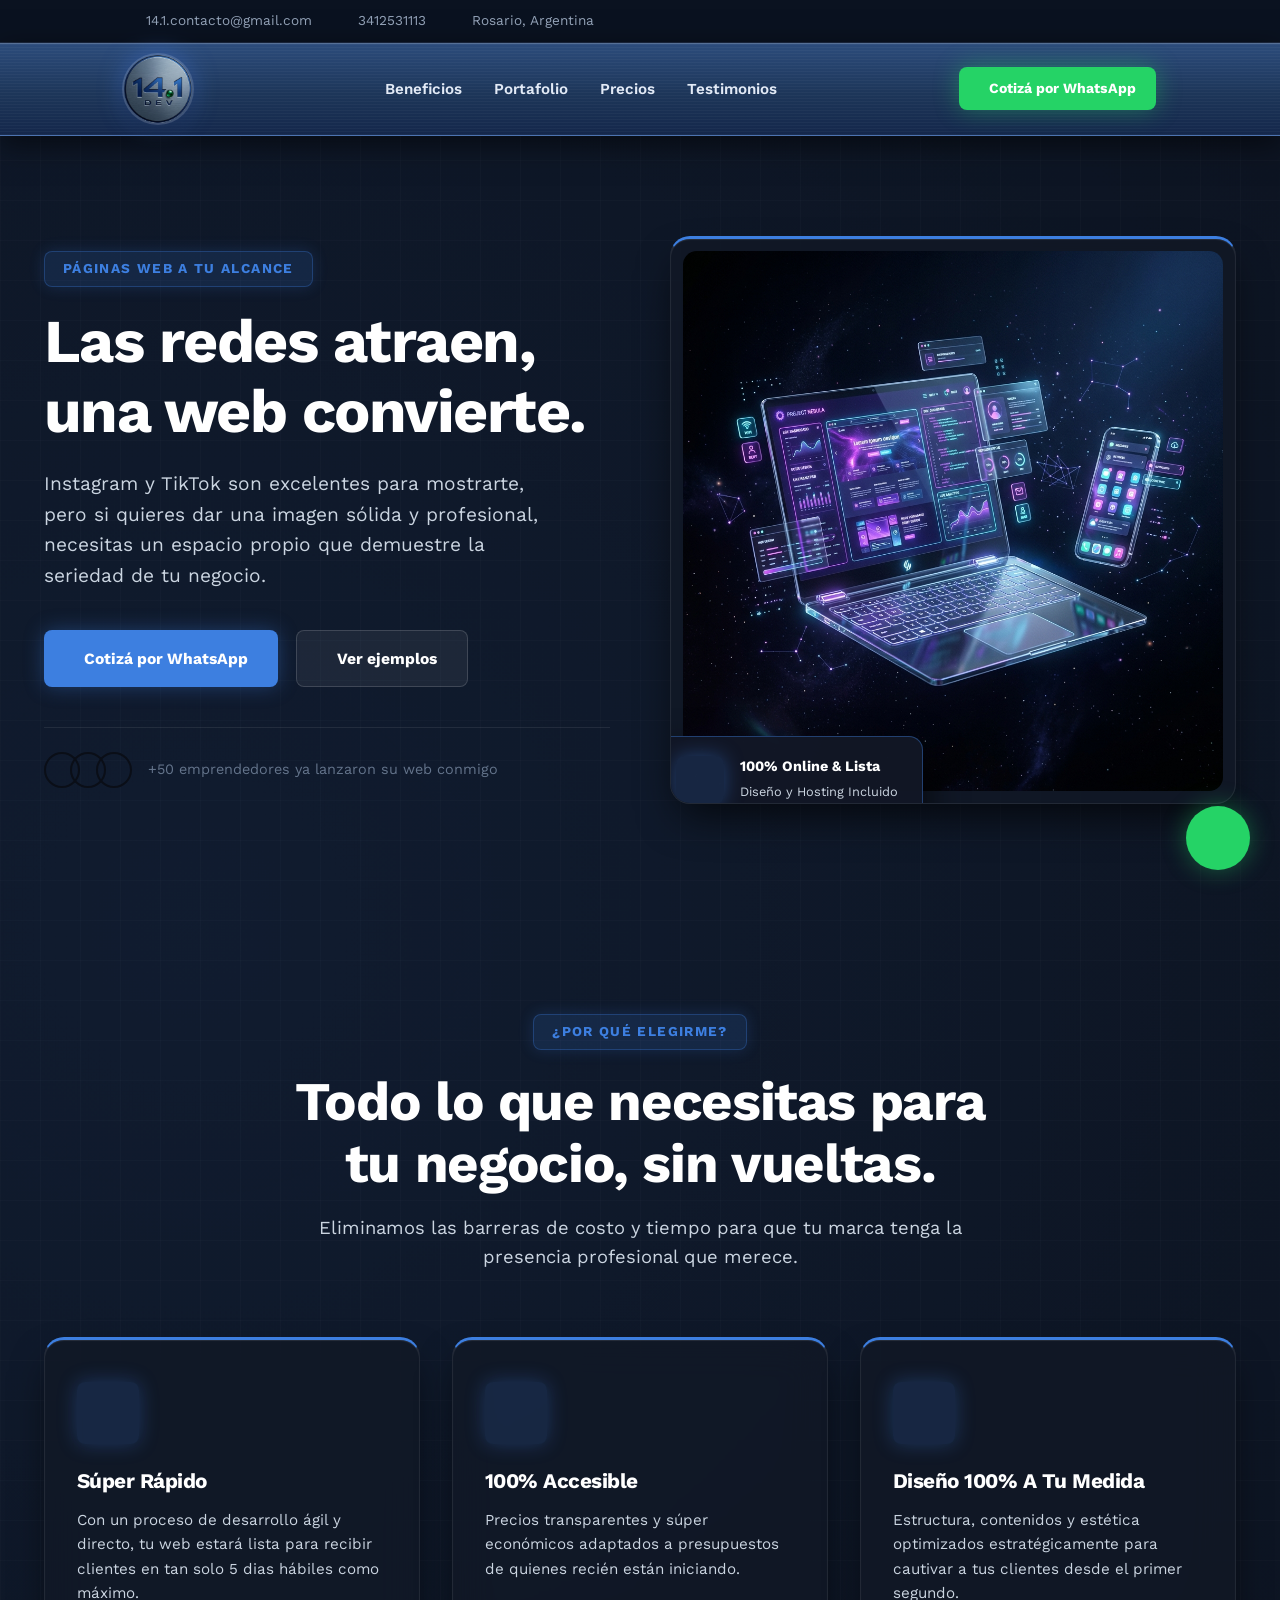
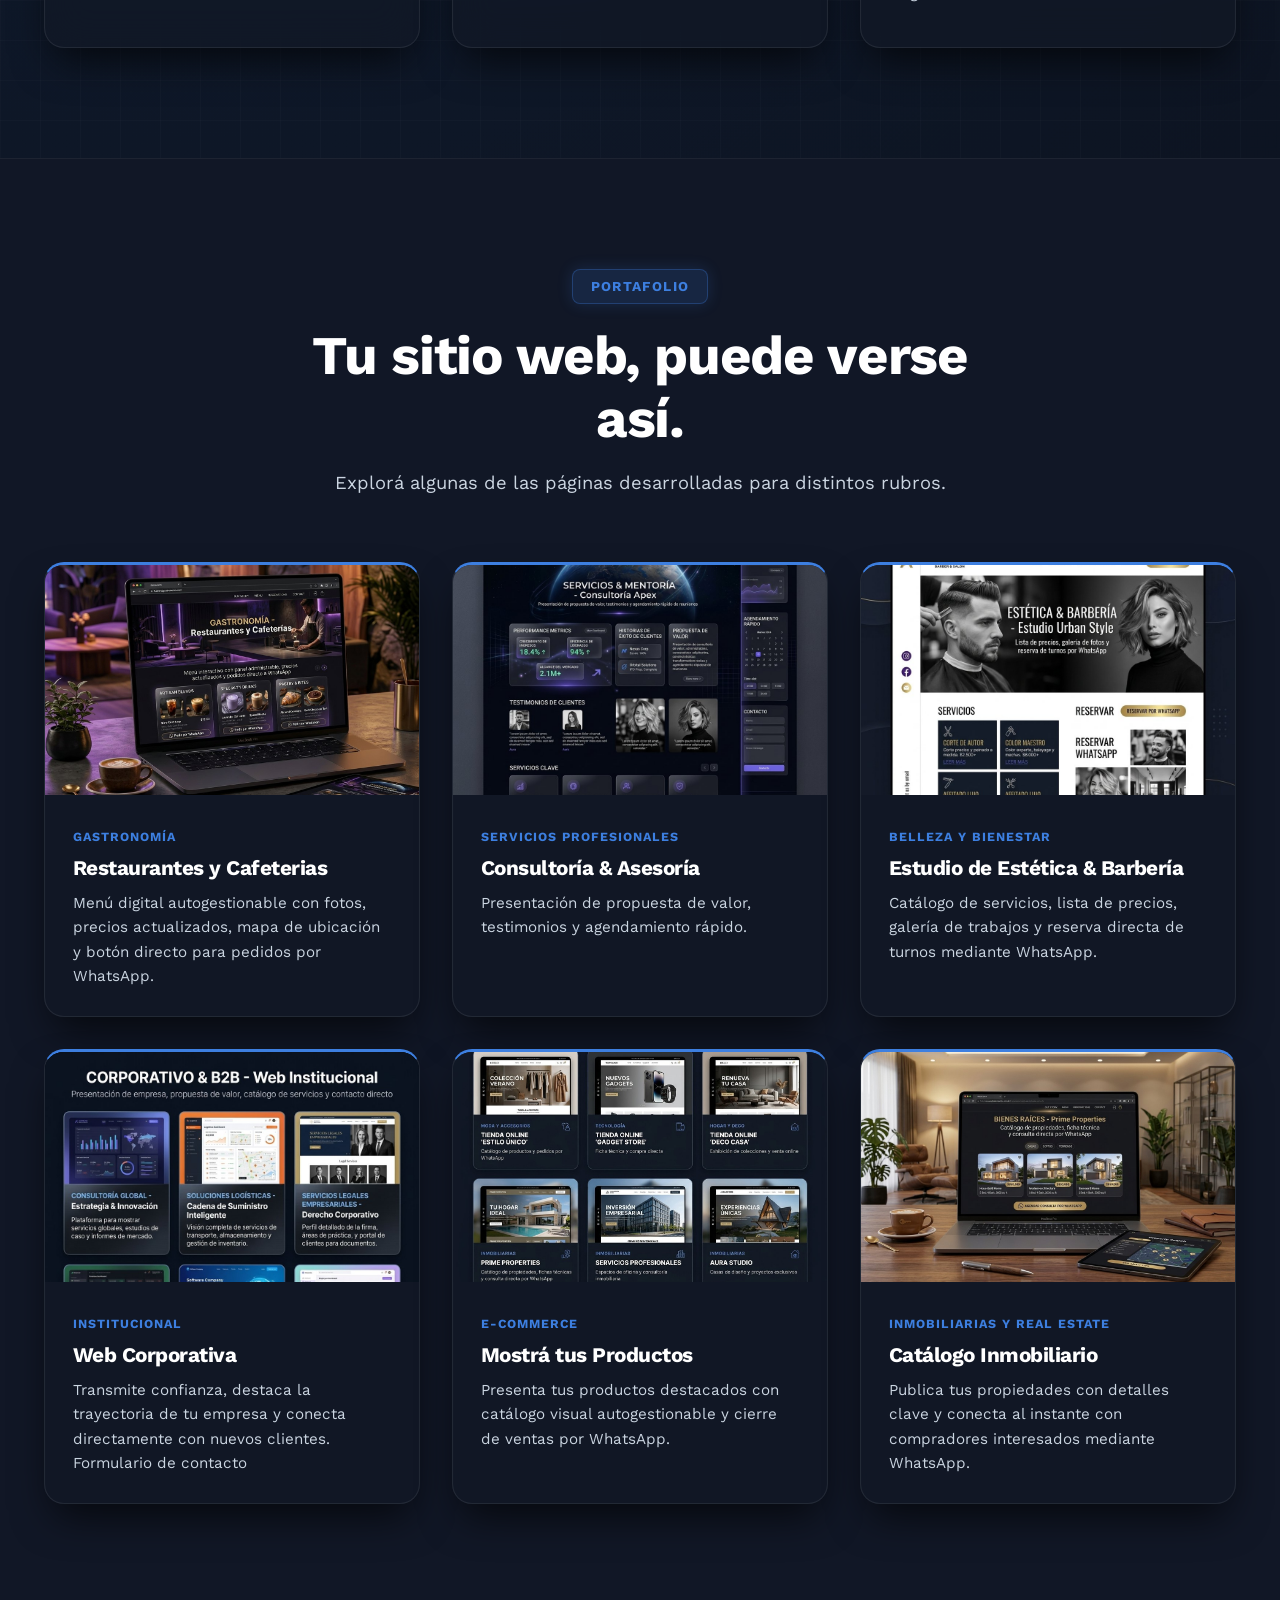
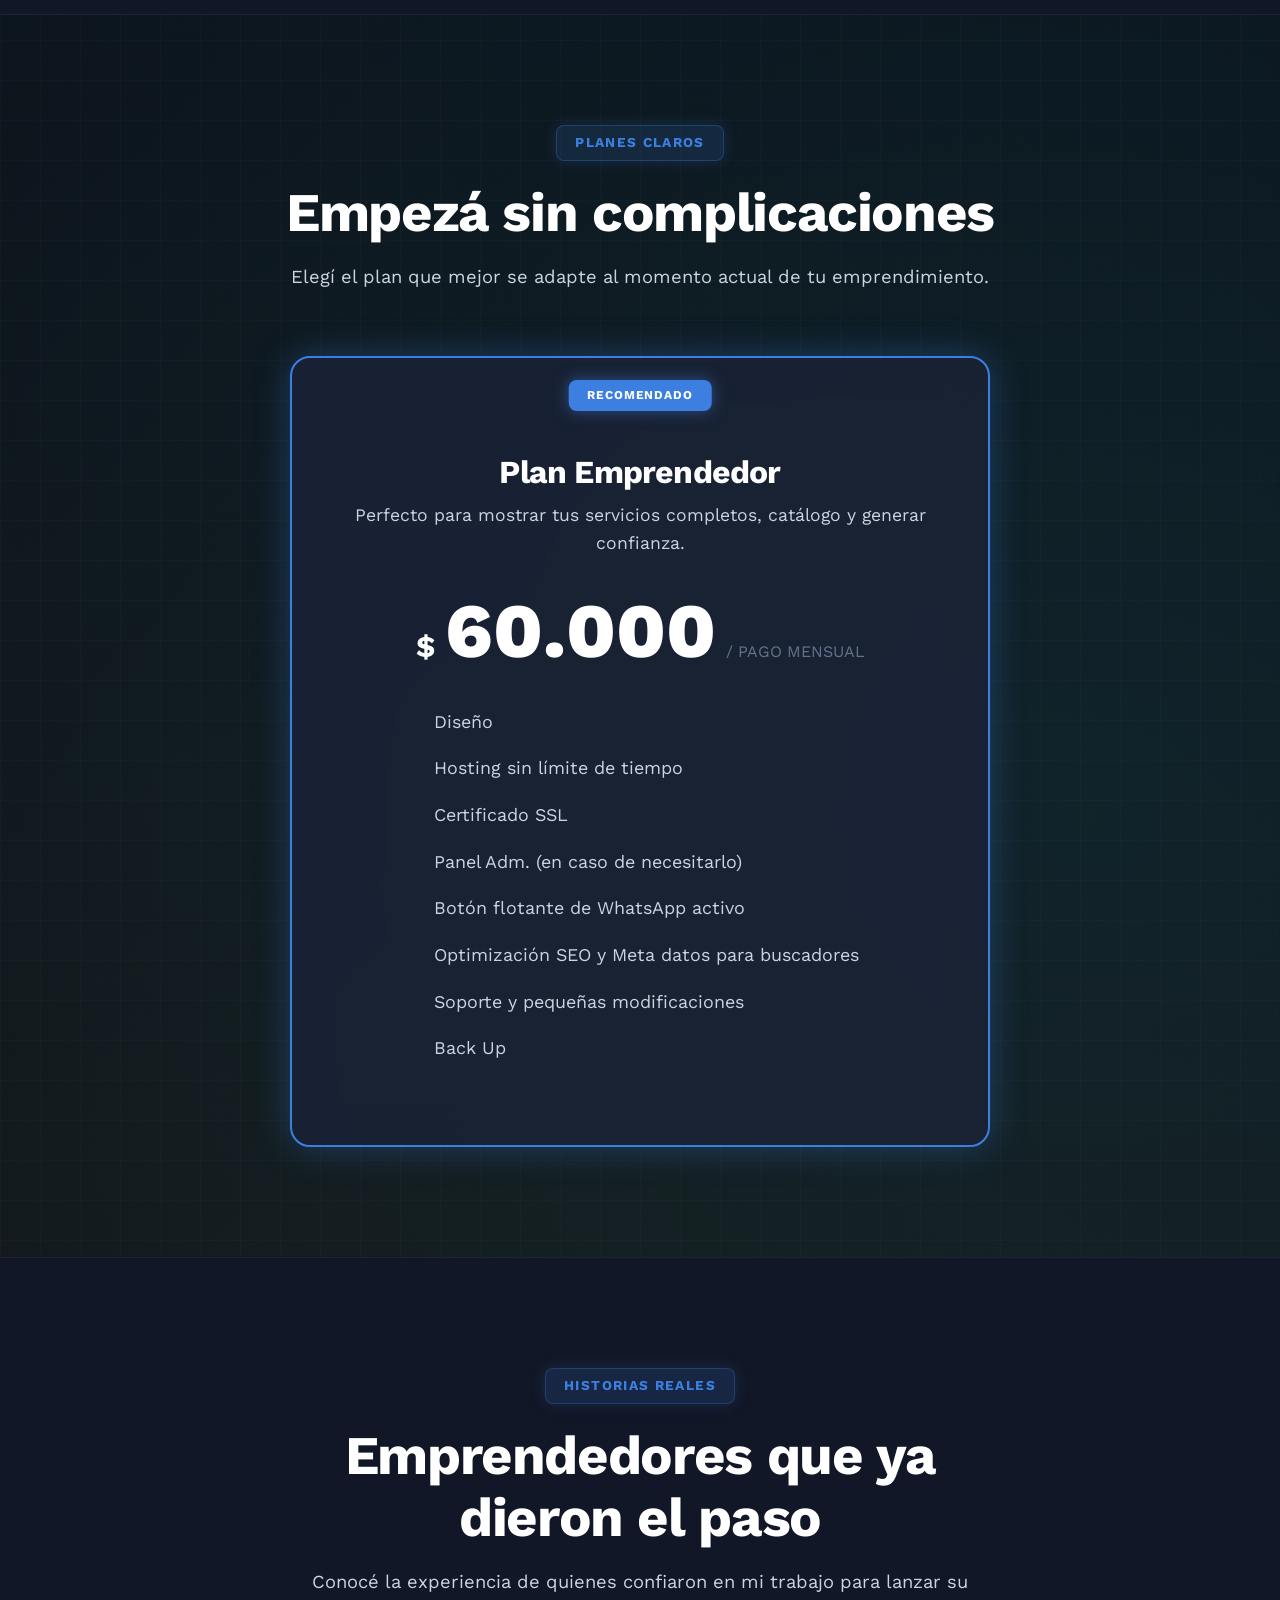
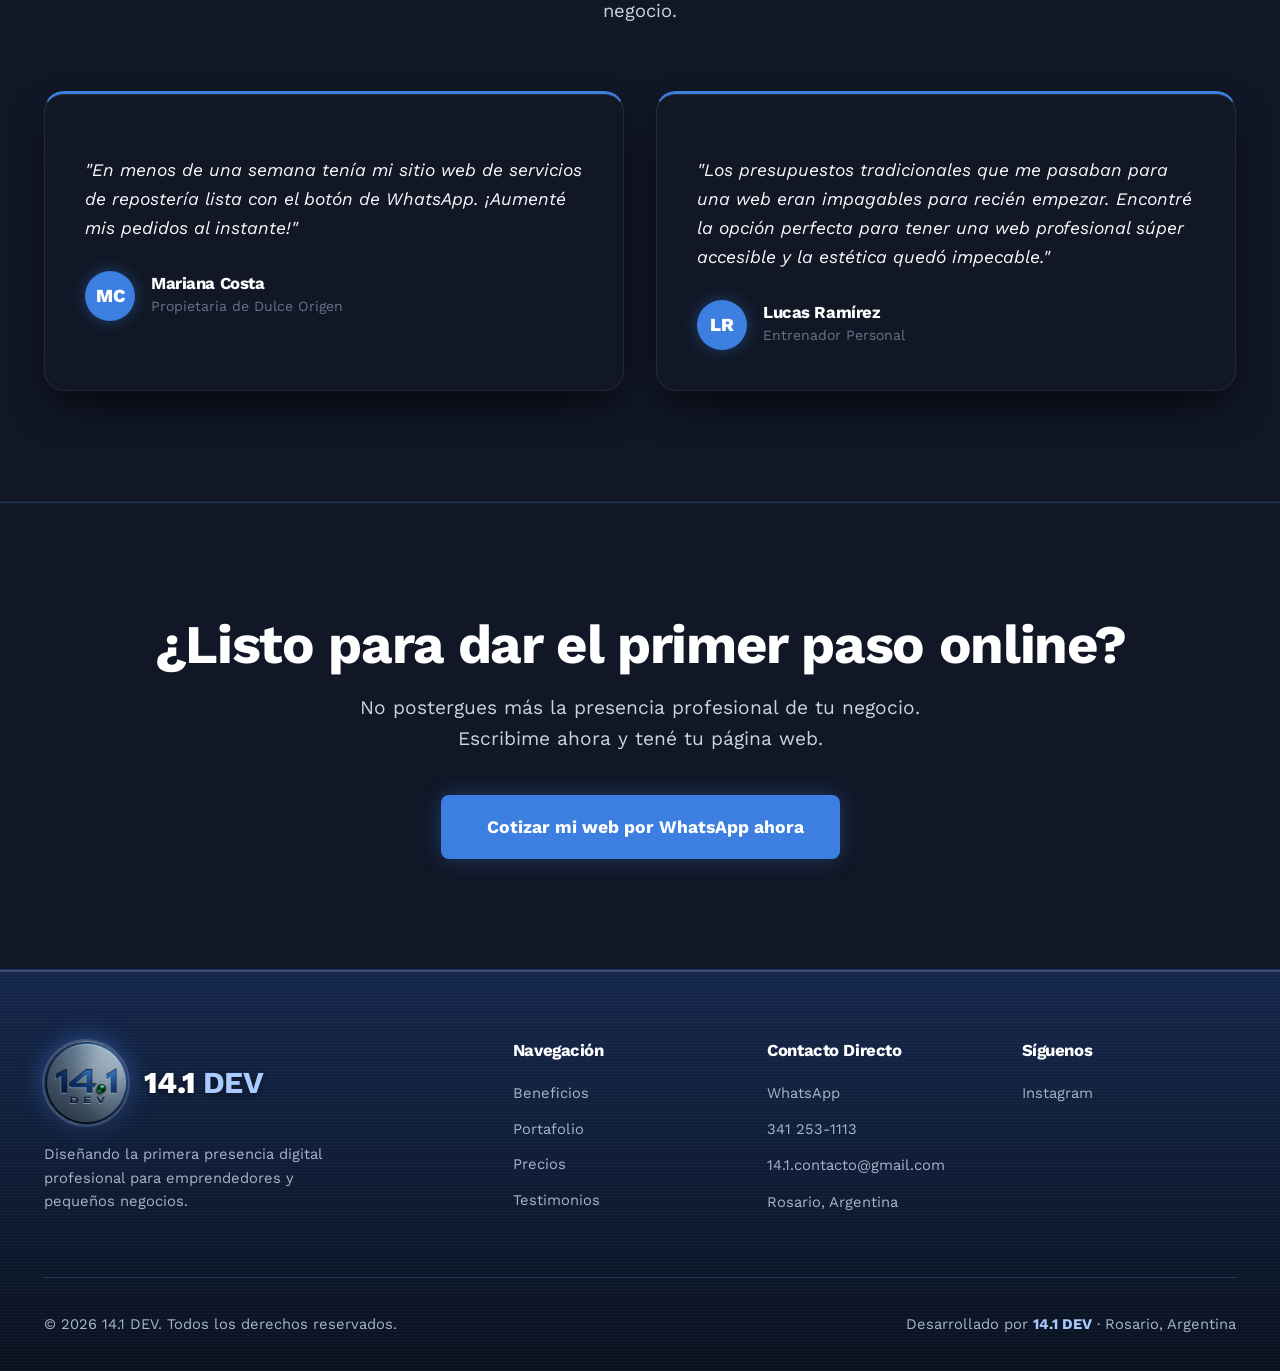
==== index.html @ 8ae9335a "Add files via upload 4-10  01.30hs" ====
<!DOCTYPE html>
<html lang="es">
<head>
  <meta charset="UTF-8">
  <meta name="viewport" content="width=device-width, initial-scale=1.0">
  <title>14.1 DEV | Páginas Web para Emprendedores a tu Alcance</title>
  <meta name="description" content="Diseño y desarrollo de páginas web profesionales a tu medida. Pensadas para emprendedores y negocios que recién están iniciando. ¡Cotizá por WhatsApp en 1 minuto!">
  
  <!-- CSS Stylesheet -->
  <link rel="stylesheet" href="styles.css">
  
  <!-- Lucide Icons -->
  <script src="https://unpkg.com/lucide@latest"></script>
</head>
<body>

  <!-- 1. Top Contact Header -->
  <div class="top-header">
    <div class="container top-header-inner">
      <div class="top-info">
        <span><i data-lucide="mail" style="width: 14px; height: 14px;"></i> <a href="mailto:hola@tuwebpro.com">14.1.contacto@gmail.com</a></span>
        <span><i data-lucide="phone" style="width: 14px; height: 14px;"></i> <a href="https://wa.me/3412531113" target="_blank">3412531113</a></span>
        <span><i data-lucide="map-pin" style="width: 14px; height: 14px;"></i> Rosario, Argentina</span>
      </div>
      <div class="top-social">
        <a href="#" title="Instagram"><i data-lucide="instagram" style="width: 15px; height: 15px;"></i></a>
        <a href="#" title="Facebook"><i data-lucide="facebook" style="width: 15px; height: 15px;"></i></a>
        <a href="#" title="LinkedIn"><i data-lucide="linkedin" style="width: 15px; height: 15px;"></i></a>
      </div>
    </div>
  </div>

  <!-- 2. Main Header / Navbar -->
  <header class="navbar">
    <div class="container navbar-inner">
                 <a href="#" class="logo">
        <span class="logo-circle">
                   <img src="assets/images/14_1_logo.jpg" alt="Logo 14.1 DEV">
        </span>
        <span class="logo-name"><strong></strong></span>
      </a>
      <nav>
        <ul class="nav-links">
          <li><a href="#beneficios">Beneficios</a></li>
          <li><a href="#ejemplos">Portafolio</a></li>
          <li><a href="#precios">Precios</a></li>
          <li><a href="#testimonios">Testimonios</a></li>
        </ul>
      </nav>

      <a href="https://wa.me/3412531113?text=Hola!%20Quiero%20cotizar%20mi%20pagina%20web" target="_blank" class="btn btn-whatsapp btn-sm">
        <i data-lucide="message-circle"></i>
        <span>Cotizá por WhatsApp</span>
      </a>
    </div>
  </header>

  <main>
    <!-- 3. Hero Section -->
    <section class="hero">
      <div class="container">
        <div class="hero-grid">
          <div class="hero-content">
            <span class="section-tag">
              Páginas Web A Tu Alcance
            </span>
            <h1>
             Las redes atraen, una web convierte.
            </h1>
            <p>
              Instagram y TikTok son excelentes para mostrarte, pero si quieres dar una imagen sólida y profesional, necesitas un espacio propio que demuestre la seriedad de tu negocio.

            </p>
            <div class="hero-actions">
              <a href="https://wa.me/3412531113?text=%C2%A1Hola!%20Quiero%20cotizar%20mi%20primera%20p%C3%A1gina%20web%20profesional.%20%C2%BFMe%20pueden%20dar%20m%C3%A1s%20informaci%C3%B3n%3F" target="_blank" class="btn btn-primary">
                <i data-lucide="message-circle"></i>
                <span>Cotizá por WhatsApp</span>
              </a>
              <a href="#ejemplos" class="btn btn-secondary">
                <i data-lucide="eye"></i>
                <span>Ver ejemplos</span>
              </a>
            </div>
            <div class="hero-trust">
              <div class="trust-avatars">
                <div class="trust-avatar" style="background-image: url('https://images.unsplash.com/photo-1534528741775-53994a69daeb?auto=format&fit=crop&w=100&q=80');"></div>
                <div class="trust-avatar" style="background-image: url('https://images.unsplash.com/photo-1507003211169-0a1dd7228f2d?auto=format&fit=crop&w=100&q=80');"></div>
                <div class="trust-avatar" style="background-image: url('https://images.unsplash.com/photo-1494790108377-be9c29b29330?auto=format&fit=crop&w=100&q=80');"></div>
              </div>
              <span>+50 emprendedores ya lanzaron su web conmigo</span>
            </div>
          </div>

          <div class="hero-media">
            <div class="card-3d hero-mockup-wrapper">
              <img src="assets/images/hero_web_mockup.png" alt="Mockup ilustrativo de página web profesional" class="hero-mockup-img">
              <div class="hero-badge-floating">
                <div class="hero-badge-icon">
                  <i data-lucide="check-circle-2"></i>
                </div>
                <div>
                  <strong style="display:block; font-size:0.9rem; color:#FFFFFF;">100% Online & Lista</strong>
                  <span style="font-size:0.8rem; color:var(--text-silver);">Diseño y Hosting Incluido</span>
                </div>
              </div>
            </div>
          </div>
        </div>
      </div>
    </section>

    <!-- 4. Beneficios / Diferenciales -->
    <section id="beneficios">
      <div class="container">
        <div class="section-header">
          <span class="section-tag">¿Por qué elegirme?</span>
          <h2 class="section-title">Todo lo que necesitas para tu negocio, sin vueltas.</h2>
          <p class="section-subtitle">Eliminamos las barreras de costo y tiempo para que tu marca tenga la presencia profesional que merece.</p>
        </div>

        <div class="services-grid">
          <div class="card-3d service-card">
            <div class="service-icon">
              <i data-lucide="clock"></i>
            </div>
            <h3>Súper Rápido</h3>
            <p>Con un proceso de desarrollo ágil y directo, tu web estará lista para recibir clientes en tan solo 5 dias hábiles como máximo.</p>
          </div>

          <div class="card-3d service-card">
            <div class="service-icon">
              <i data-lucide="piggy-bank"></i>
            </div>
            <h3>100% Accesible</h3>
            <p>Precios transparentes y súper económicos adaptados a presupuestos de quienes recién están iniciando.</p>
          </div>

          <div class="card-3d service-card">
            <div class="service-icon">
              <i data-lucide="layout"></i>
            </div>
            <h3>Diseño 100% A Tu Medida</h3>
            <p>Estructura, contenidos y estética optimizados estratégicamente para cautivar a tus clientes desde el primer segundo.</p>
          </div>

          
      </div>
    </section>

    <!-- 5. Ejemplos / Portafolio (6 Cards Grid) -->
    <section id="ejemplos" class="bg-alt">
      <div class="container">
        <div class="section-header">
          <span class="section-tag">Portafolio</span>
          <h2 class="section-title">Tu sitio web, puede verse así.</h2>
          <p class="section-subtitle">Explorá algunas de las páginas desarrolladas para distintos rubros.</p>
        </div>

        <div class="portfolio-grid">
          <!-- Card 1 -->
          <div class="card-3d portfolio-card" data-key="coffee" style="cursor: pointer;">
            <div class="portfolio-img-wrapper">
              <img src="assets/images/portfolio_gastronomia.jpg" alt="Página web para restaurantes y cafeterías" class="portfolio-img">
              <div class="portfolio-overlay">
                <span class="btn btn-secondary btn-sm"><i data-lucide="maximize-2"></i> Ver ampliada</span>
              </div>
            </div>
            <div class="portfolio-body">
              <div>
                <span class="portfolio-tag">Gastronomía</span>
                <h3>Restaurantes y Cafeterias</h3>
                <p>Menú digital autogestionable con fotos, precios actualizados, mapa de ubicación y botón directo para pedidos por WhatsApp.</p>
              </div>
            </div>
          </div>

          <!-- Card 2 -->
          <div class="card-3d portfolio-card" data-key="consulting" style="cursor: pointer;">
            <div class="portfolio-img-wrapper">
              <img src="assets/images/portfolio_consultoria.jpg" alt="Página web para consultoría y asesoría" class="portfolio-img">
              <div class="portfolio-overlay">
                <span class="btn btn-secondary btn-sm"><i data-lucide="maximize-2"></i> Ver ampliada</span>
              </div>
            </div>
            <div class="portfolio-body">
              <div>
                <span class="portfolio-tag">SERVICIOS PROFESIONALES</span>
                <h3>Consultoría & Asesoría</h3>
                <p>Presentación de propuesta de valor, testimonios y agendamiento rápido.</p>
              </div>
            </div>
          </div>

          <!-- Card 3 -->
          <div class="card-3d portfolio-card" data-key="barber" style="cursor: pointer;">
            <div class="portfolio-img-wrapper">
              <img src="assets/images/portfolio_barberia.jpg" alt="Página web para estética y barbería" class="portfolio-img">
              <div class="portfolio-overlay">
                <span class="btn btn-secondary btn-sm"><i data-lucide="maximize-2"></i> Ver ampliada</span>
              </div>
            </div>
            <div class="portfolio-body">
              <div>
                <span class="portfolio-tag">BELLEZA Y BIENESTAR</span>
                <h3>Estudio de Estética & Barbería</h3>
                <p>Catálogo de servicios, lista de precios, galería de trabajos y reserva directa de turnos mediante WhatsApp.</p>
              </div>
            </div>
          </div>

          <!-- Card 4 -->
          <div class="card-3d portfolio-card" data-key="corporate" style="cursor: pointer;">
            <div class="portfolio-img-wrapper">
              <img src="assets/images/portfolio_corporativo.jpg" alt="Página web corporativa" class="portfolio-img" style="object-position: top;">
              <div class="portfolio-overlay">
                <span class="btn btn-secondary btn-sm"><i data-lucide="maximize-2"></i> Ver ampliada</span>
              </div>
            </div>
            <div class="portfolio-body">
              <div>
                <span class="portfolio-tag">INSTITUCIONAL</span>
                <h3>Web Corporativa</h3>
                <p>Transmite confianza, destaca la trayectoria de tu empresa y conecta directamente con nuevos clientes. Formulario de contacto</p>
              </div>
            </div>
          </div>

          <!-- Card 5 -->
          <div class="card-3d portfolio-card" data-key="ecommerce" style="cursor: pointer;">
            <div class="portfolio-img-wrapper">
              <img src="assets/images/portfolio_ecommerce.jpg" alt="Página web para tienda online" class="portfolio-img">
              <div class="portfolio-overlay">
                <span class="btn btn-secondary btn-sm"><i data-lucide="maximize-2"></i> Ver ampliada</span>
              </div>
            </div>
            <div class="portfolio-body">
              <div>
                <span class="portfolio-tag">E-COMMERCE</span>
                <h3>Mostrá tus Productos</h3>
                <p>Presenta tus productos destacados con catálogo visual autogestionable y cierre de ventas por WhatsApp.</p>
              </div>
            </div>
          </div>

          <!-- Card 6 -->
          <div class="card-3d portfolio-card" data-key="realestate" style="cursor: pointer;">
            <div class="portfolio-img-wrapper">
              <img src="assets/images/portfolio_inmobiliaria.jpg" alt="Página web para inmobiliaria" class="portfolio-img">
              <div class="portfolio-overlay">
                <span class="btn btn-secondary btn-sm"><i data-lucide="maximize-2"></i> Ver ampliada</span>
              </div>
            </div>
            <div class="portfolio-body">
              <div>
                <span class="portfolio-tag">Inmobiliarias y Real estate</span>
                <h3>Catálogo Inmobiliario</h3>
                <p>Publica tus propiedades con detalles clave y conecta al instante con compradores interesados mediante WhatsApp. </p>
              </div>
            </div>
          </div>
        </div>
      </div>
    </section>

    <!-- 6. Precios (2 Plans Centered) -->
    <section id="precios">
      <div class="container">
        <div class="section-header">
          <span class="section-tag">Planes claros</span>
          <h2 class="section-title">Empezá sin complicaciones</h2>
          <p class="section-subtitle">Elegí el plan que mejor se adapte al momento actual de tu emprendimiento.</p>
        </div>

        <div class="pricing-grid">
          

          <!-- Plan 2 (Popular) -->
          <div class="card-3d pricing-card popular">
            <div class="popular-badge">Recomendado</div>
            <div class="pricing-header">
              <h3>Plan Emprendedor</h3>
              <p>Perfecto para mostrar tus servicios completos, catálogo y generar confianza.</p>
            </div>
            <div class="price-container">
              <span class="price-currency">$</span>
              <span class="price-amount">60.000</span>
              <span class="price-period">/ PAGO MENSUAL</span>
              
            </div>
            <ul class="pricing-features">
              <li><i data-lucide="check"></i> Diseño</li>
              <li><i data-lucide="check"></i> Hosting sin límite de tiempo</li>
              <li><i data-lucide="check"></i> Certificado SSL</li>
              <li><i data-lucide="check"></i> Panel Adm. (en caso de necesitarlo)</li>
              <li><i data-lucide="check"></i> Botón flotante de WhatsApp activo</li>
              <li><i data-lucide="check"></i> Optimización SEO y Meta datos para buscadores</li>
              <li><i data-lucide="check"></i> Soporte y pequeñas modificaciones</li>
              <li><i data-lucide="check"></i> Back Up</li>
            </ul>
          </div>
        </div>
      </div>
    </section>

    <!-- 7. Testimonios -->
    <section id="testimonios" class="bg-alt">
      <div class="container">
        <div class="section-header">
          <span class="section-tag">Historias reales</span>
          <h2 class="section-title">Emprendedores que ya dieron el paso</h2>
          <p class="section-subtitle">Conocé la experiencia de quienes confiaron en mi trabajo para lanzar su negocio.</p>
        </div>

        <div class="testimonials-grid">
          <div class="card-3d testimonial-card">
            <div class="stars">
              <i data-lucide="star"></i><i data-lucide="star"></i><i data-lucide="star"></i><i data-lucide="star"></i><i data-lucide="star"></i>
            </div>
            <p class="testimonial-quote">
              "En menos de una semana tenía mi sitio web de servicios de repostería lista con el botón de WhatsApp. ¡Aumenté mis pedidos al instante!"
            </p>
            <div class="testimonial-author">
              <div class="author-avatar">MC</div>
              <div class="author-info">
                <h4>Mariana Costa</h4>
                <span>Propietaria de Dulce Origen</span>
              </div>
            </div>
          </div>

          <div class="card-3d testimonial-card">
            <div class="stars">
              <i data-lucide="star"></i><i data-lucide="star"></i><i data-lucide="star"></i><i data-lucide="star"></i><i data-lucide="star"></i>
            </div>
            <p class="testimonial-quote">
              "Los presupuestos tradicionales que me pasaban para una web eran impagables para recién empezar. Encontré la opción perfecta para tener una web profesional súper accesible y la estética quedó impecable."
            </p>
            <div class="testimonial-author">
              <div class="author-avatar">LR</div>
              <div class="author-info">
                <h4>Lucas Ramírez</h4>
                <span>Entrenador Personal</span>
              </div>
            </div>
          </div>
        </div>
      </div>
    </section>

    <!-- 8. CTA Final -->
    <section class="cta-section">
      <div class="container">
        <h2>¿Listo para dar el primer paso online?</h2>
        <p>No postergues más la presencia profesional de tu negocio. Escribime ahora y tené tu página web.</p>
        <a href="https://wa.me/3412531113?text=%C2%A1Hola!%20Estoy%20listo%20para%20dar%20el%20primer%20paso%20online%20con%20mi%20negocio.%20%C2%A1Quiero%20mi%20web!" target="_blank" class="btn btn-primary btn-lg" style="font-size: 1.1rem; padding: 18px 36px;">
          <i data-lucide="message-circle"></i>
          <span>Cotizar mi web por WhatsApp ahora</span>
        </a>
    
      </div>
    </section>
  </main>

  <!-- 9. Footer -->
  <footer>
    <div class="container">
      <div class="footer-grid">
        <div class="footer-brand">
          <a href="#" class="logo">
            <span class="logo-circle">
              <img src="assets/images/14_1_logo.jpg" alt="Logo 14.1 DEV">
            </span>
            <span class="logo-name">14.1 <strong>DEV</strong></span>
          </a>
          <p>Diseñando la primera presencia digital profesional para emprendedores y pequeños negocios.</p>
        </div>

        <div class="footer-col">
          <h4>Navegación</h4>
          <ul>
            <li><a href="#beneficios">Beneficios</a></li>
            <li><a href="#ejemplos">Portafolio</a></li>
            <li><a href="#precios">Precios</a></li>
            <li><a href="#testimonios">Testimonios</a></li>
          </ul>
        </div>

        <div class="footer-col">
          <h4>Contacto Directo</h4>
          <ul>
            <li><a href="https://wa.me/3412531113" target="_blank"><i data-lucide="message-circle" style="vertical-align: middle; width: 16px;"></i> WhatsApp</a></li>
            <li><a href="tel:3412531113"><i data-lucide="phone" style="vertical-align: middle; width: 16px;"></i>341 253-1113</a></li>
            <li><a href="mailto:hola@tuwebpro.com"><i data-lucide="mail" style="vertical-align: middle; width: 16px;"></i> 14.1.contacto@gmail.com</a></li>
            <li><span class="footer-loc"><i data-lucide="map-pin" style="vertical-align: middle; width: 16px;"></i> Rosario, Argentina</span></li>
          </ul>
        </div>

        <div class="footer-col">
          <h4>Síguenos</h4>
          <ul>
            <li><a href="#"><i data-lucide="instagram" style="vertical-align: middle; width: 16px;"></i> Instagram</a></li>
            
          </ul>
        </div>
      </div>

      <div class="footer-bottom">
        <span>&copy; 2026 14.1 DEV. Todos los derechos reservados.</span>
        <span>Desarrollado por <strong>14.1 DEV</strong> · Rosario, Argentina</span>
      </div>
    </div>
  </footer>

  <!-- Floating WhatsApp Button -->
  <a href="https://wa.me/5493412531113?text=%C2%A1Hola!%20Vi%20su%20p%C3%A1gina%20web%20y%20me%20gustar%C3%ADa%20cotizar%20mi%20primera%20p%C3%A1gina%20web%20profesional." target="_blank" class="wa-float" title="Hablá conmigo por WhatsApp">
    <i data-lucide="message-circle" style="width: 34px; height: 34px;"></i>
  </a>

  <!-- Portfolio Modal -->
  <div id="portfolio-modal" class="modal">
    <div class="modal-content">
      <button id="modal-close" class="modal-close">&times;</button>
      <img id="modal-img" src="" alt="Vista previa de mockup" style="width: 100%; max-height: 480px; object-fit: contain; background: #0A0E17; display: block;">
      <div style="padding: 28px;">
        <h3 id="modal-title" style="font-size: 1.4rem; margin-bottom: 8px; color: #FFFFFF;"></h3>
        <p id="modal-desc" style="color: var(--text-silver); margin-bottom: 24px;"></p>
        <a href="https://wa.me/5493412531113?text=Hola!%20Me%20gusto%20el%20ejemplo%20del%20portafolio,%20quiero%20una%20web%20similar" target="_blank" class="btn btn-whatsapp btn-sm">
          <i data-lucide="message-circle"></i>
          <span>Quiero una web similar</span>
        </a>
      </div>
    </div>
  </div>

  <!-- JavaScript -->
  <script src="app.js"></script>
</body>
</html>
---- styles.css ----
/* ==========================================================================
   Dark 3D Glassmorphism Design System - TuWebPro
   Style: Dark Space Navy (#0A0E17), 3D Perspective Tilt, 
   Terracotta Accent (#E05A47), Neon Aura Glow & 60fps Transitions
   ========================================================================== */

@import url('https://fonts.googleapis.com/css2?family=Work+Sans:wght@400;500;600;700;800&family=Plus+Jakarta+Sans:wght@400;500;600;700&display=swap');

:root {
  /* Dark 3D Palette */
  --bg-dark: #0A0E17;
  --bg-dark-subtle: #111726;
  --bg-card: rgba(18, 24, 38, 0.75);
  --bg-card-hover: rgba(26, 35, 54, 0.85);
  
  --text-white: #FFFFFF;
  --text-silver: #CBD5E1;
  --text-muted: #64748B;
  
   /* Paleta 14.1 DEV: azul acero, celeste y esmeralda */
  --primary-accent: #3D7FE0;
  --primary-accent-hover: #5A97F0;
  --accent-cyan: #7FB0FF;
  --accent-amber: #22C07A;
  
  --border-glass: 1px solid rgba(255, 255, 255, 0.08);
  --border-accent: 1px solid rgba(61, 127, 224, 0.5);
  
  /* WhatsApp Official */
  --wa-green: #25D366;
  --wa-green-hover: #1EBE5A;
  --wa-glow: 0 0 25px rgba(37, 211, 102, 0.4);

  /* Geometry & 3D Bounds */
  --radius-sm: 8px;
  --radius-md: 14px;
  --radius-lg: 20px;
  
  --shadow-3d: 0 20px 40px -10px rgba(0, 0, 0, 0.7), inset 0 1px 1px 0 rgba(255, 255, 255, 0.1);
    --shadow-glow: 0 0 30px rgba(61, 127, 224, 0.35);

  /* Smooth 3D Spring Bezier */
  --ease-3d: cubic-bezier(0.23, 1, 0.32, 1);
}

/* Base Reset & Hardware Acceleration */
*, *::before, *::after {
  box-sizing: border-box;
  margin: 0;
  padding: 0;
}

html {
  scroll-behavior: smooth;
  font-family: 'Work Sans', 'Plus Jakarta Sans', sans-serif;
  color: var(--text-silver);
  background-color: var(--bg-dark);
  line-height: 1.6;
  -webkit-font-smoothing: antialiased;
}

body {
  overflow-x: hidden;
  background-image: 
    radial-gradient(circle at 15% 15%, rgba(61, 127, 224, 0.12) 0%, transparent 45%),
    radial-gradient(circle at 85% 65%, rgba(6, 182, 212, 0.1) 0%, transparent 45%),
    radial-gradient(circle at 50% 90%, rgba(245, 158, 11, 0.08) 0%, transparent 50%),
    linear-gradient(rgba(255, 255, 255, 0.015) 1px, transparent 1px),
    linear-gradient(90deg, rgba(255, 255, 255, 0.015) 1px, transparent 1px);
  background-size: 100% 100%, 100% 100%, 100% 100%, 40px 40px, 40px 40px;
}

/* Typography Helpers */
h1, h2, h3, h4 {
  font-family: 'Work Sans', sans-serif;
  color: var(--text-white);
  font-weight: 700;
  line-height: 1.15;
  letter-spacing: -0.025em;
}

.gradient-text {
  color: var(--primary-accent);
  text-shadow: 0 0 25px rgba(61, 127, 224, 0.4);
}

.section-tag {
  display: inline-block;
  padding: 6px 18px;
  background: rgba(61, 127, 224, 0.15);
  color: var(--primary-accent);
  border: 1px solid rgba(61, 127, 224, 0.3);
  font-size: 0.85rem;
  font-weight: 700;
  text-transform: uppercase;
  letter-spacing: 0.1em;
  border-radius: var(--radius-sm);
  margin-bottom: 20px;
  box-shadow: 0 0 15px rgba(61, 127, 224, 0.2);
}

.section-header {
  text-align: center;
  max-width: 720px;
  margin: 0 auto 65px auto;
}

.section-title {
  font-size: clamp(2.3rem, 5vw, 3.4rem);
  margin-bottom: 18px;
  color: var(--text-white);
}

.section-subtitle {
  font-size: 1.15rem;
  color: var(--text-silver);
  font-weight: 400;
}

/* Container & Layout */
.container {
  width: 100%;
  max-width: 1240px;
  margin: 0 auto;
  padding: 0 24px;
}

section {
  padding: 110px 0;
  position: relative;
}

section.bg-alt {
  background-color: var(--bg-dark-subtle);
    border-top: 1px solid rgba(255, 255, 255, 0.05);
  border-bottom: 1px solid rgba(255, 255, 255, 0.05);
}

/* Top Contact Header */
.top-header {
  background: #060910;
  color: #94A3B8;
  font-size: 0.85rem;
  padding: 10px 0;
  border-bottom: 1px solid rgba(255, 255, 255, 0.06);
}

.top-header-inner {
  display: flex;
  justify-content: space-between;
  align-items: center;
  flex-wrap: wrap;
  gap: 12px;
}

.top-info {
  display: flex;
  gap: 24px;
}

.top-info span {
  display: flex;
  align-items: center;
  gap: 8px;
}

.top-info a {
  color: #94A3B8;
  text-decoration: none;
  transition: color 0.2s ease;
}

.top-info a:hover {
  color: #FFFFFF;
}

.top-social {
  display: flex;
  gap: 16px;
}

.top-social a {
  color: #94A3B8;
  text-decoration: none;
  transition: color 0.2s ease;
}

.top-social a:hover {
  color: var(--primary-accent);
}

/* Navbar */
.navbar {
  position: sticky;
  top: 0;
  width: 100%;
  z-index: 1000;
  background: rgba(10, 14, 23, 0.85);
  backdrop-filter: blur(20px);
  -webkit-backdrop-filter: blur(20px);
  border-bottom: 1px solid rgba(255, 255, 255, 0.08);
  transition: var(--ease-3d) 0.3s;
}

.navbar-inner {
  display: flex;
  align-items: center;
  justify-content: space-between;
  height: 80px;
}

.logo {
  display: flex;
  align-items: center;
  gap: 10px;
  text-decoration: none;
  font-size: 1.5rem;
  font-weight: 800;
  color: #FFFFFF;
}

.logo-badge {
  background: var(--primary-accent);
  color: #FFFFFF;
  font-size: 0.7rem;
  font-weight: 700;
  padding: 3px 8px;
  border-radius: var(--radius-sm);
  letter-spacing: 0.05em;
  box-shadow: 0 0 12px rgba(61, 127, 224, 0.4);
}

.nav-links {
  display: flex;
  gap: 32px;
  list-style: none;
}

.nav-links a {
  text-decoration: none;
  color: var(--text-silver);
  font-weight: 600;
  font-size: 0.95rem;
  transition: color 0.2s ease;
}

.nav-links a:hover {
  color: var(--primary-accent);
}

/* 3D Interactive Cards */
.card-3d {
  background: var(--bg-card);
  backdrop-filter: blur(20px);
  border-radius: var(--radius-lg);
  border: var(--border-glass);
  border-top: 3px solid var(--primary-accent);
  box-shadow: var(--shadow-3d);
  transition: transform 0.4s var(--ease-3d), box-shadow 0.4s var(--ease-3d), border-color 0.4s ease;
  transform-style: preserve-3d;
  perspective: 1000px;
  position: relative;
  overflow: hidden;
  will-change: transform;
}

.card-3d::before {
  content: '';
  position: absolute;
  inset: 0;
  background: radial-gradient(600px circle at var(--mouse-x, 50%) var(--mouse-y, 50%), rgba(61, 127, 224, 0.2), transparent 40%);
  opacity: 0;
  transition: opacity 0.3s ease;
  pointer-events: none;
  z-index: 2;
}

.card-3d:hover::before {
  opacity: 1;
}

.card-3d:hover {
  border-color: rgba(61, 127, 224, 0.6);
  box-shadow: 0 25px 50px rgba(0, 0, 0, 0.8), 0 0 30px rgba(61, 127, 224, 0.3);
}

/* Buttons */
.btn {
  display: inline-flex;
  align-items: center;
  justify-content: center;
  gap: 10px;
  padding: 15px 30px;
  border-radius: var(--radius-sm);
  font-weight: 700;
  font-size: 0.98rem;
  text-decoration: none;
  transition: transform 0.3s var(--ease-3d), box-shadow 0.3s var(--ease-3d);
  cursor: pointer;
  border: none;
  position: relative;
  will-change: transform;
}

.btn-primary {
  background-color: var(--primary-accent);
  color: #FFFFFF;
  box-shadow: 0 0 20px rgba(61, 127, 224, 0.35);
}

.btn-primary:hover {
  background-color: var(--primary-accent-hover);
  transform: translate3d(0, -3px, 0);
  box-shadow: 0 0 35px rgba(61, 127, 224, 0.6);
}

.btn-whatsapp {
  background-color: var(--wa-green);
  color: #FFFFFF;
  box-shadow: var(--wa-glow);
}

.btn-whatsapp:hover {
  background-color: var(--wa-green-hover);
  transform: translate3d(0, -3px, 0);
  box-shadow: 0 0 35px rgba(37, 211, 102, 0.6);
}

.btn-secondary {
  background-color: rgba(255, 255, 255, 0.06);
  color: #FFFFFF;
  border: 1px solid rgba(255, 255, 255, 0.15);
}

.btn-secondary:hover {
  background-color: rgba(255, 255, 255, 0.12);
  border-color: rgba(61, 127, 224, 0.5);
  transform: translate3d(0, -3px, 0);
}

.btn-sm {
  padding: 10px 20px;
  font-size: 0.88rem;
}

/* Hero Section with 3D Depth */
.hero {
  padding-top: 100px;
  padding-bottom: 100px;
}

.hero-grid {
  display: grid;
  grid-template-columns: 1fr 1fr;
  gap: 60px;
  align-items: center;
}

.hero-content h1 {
  font-size: clamp(2.6rem, 5vw, 3.8rem);
  line-height: 1.15;
  margin-bottom: 22px;
}

.hero-content p {
  font-size: 1.2rem;
  color: var(--text-silver);
  margin-bottom: 38px;
  max-width: 520px;
}

.hero-actions {
  display: flex;
  gap: 18px;
  flex-wrap: wrap;
  margin-bottom: 40px;
}

.hero-trust {
  display: flex;
  align-items: center;
  gap: 16px;
  padding-top: 24px;
  border-top: 1px solid rgba(255, 255, 255, 0.08);
  font-size: 0.9rem;
  color: var(--text-muted);
}

.trust-avatars {
  display: flex;
}

.trust-avatar {
  width: 36px;
  height: 36px;
  border-radius: 50%;
  border: 2px solid var(--bg-dark);
  background-size: cover;
  margin-left: -10px;
}

.trust-avatar:first-child {
  margin-left: 0;
}

.hero-mockup-wrapper {
  position: relative;
  padding: 12px;
}

.hero-mockup-img {
  width: 100%;
  height: auto;
  border-radius: calc(var(--radius-lg) - 6px);
  display: block;
}

/* 3D Floating Badge */
.hero-badge-floating {
  position: absolute;
  bottom: -20px;
  left: -20px;
  background: rgba(18, 24, 38, 0.95);
  backdrop-filter: blur(20px);
  padding: 18px 24px;
  border-radius: var(--radius-md);
  box-shadow: 0 20px 40px rgba(0, 0, 0, 0.8);
  border: 1px solid rgba(61, 127, 224, 0.4);
  display: flex;
  align-items: center;
  gap: 16px;
  animation: float3d 4s ease-in-out infinite;
  z-index: 5;
}

@keyframes float3d {
  0%, 100% { transform: translate3d(0, 0, 0); }
  50% { transform: translate3d(0, -12px, 0); }
}

.hero-badge-icon {
  width: 48px;
  height: 48px;
  border-radius: var(--radius-sm);
  background: rgba(61, 127, 224, 0.15);
  color: var(--primary-accent);
  display: flex;
  align-items: center;
  justify-content: center;
  font-size: 1.35rem;
  box-shadow: 0 0 20px rgba(61, 127, 224, 0.4);
}

/* Services Grid */
.services-grid {
  display: grid;
  grid-template-columns: repeat(auto-fit, minmax(260px, 1fr));
  gap: 32px;
}

.service-card {
  padding: 42px 32px;
}

.service-icon {
  width: 62px;
  height: 62px;
  border-radius: var(--radius-sm);
  background: rgba(61, 127, 224, 0.15);
  color: var(--primary-accent);
  display: flex;
  align-items: center;
  justify-content: center;
  font-size: 1.6rem;
  margin-bottom: 26px;
  box-shadow: 0 0 20px rgba(61, 127, 224, 0.3);
}

.service-card h3 {
  font-size: 1.3rem;
  margin-bottom: 14px;
  color: #FFFFFF;
}

.service-card p {
  color: var(--text-silver);
  font-size: 0.95rem;
}

/* Portfolio Section (6 Grid Cards) */
.portfolio-grid {
  display: grid;
  grid-template-columns: repeat(3, 1fr);
  gap: 32px;
}

.portfolio-card {
  display: flex;
  flex-direction: column;
}

.portfolio-img-wrapper {
  position: relative;
  width: 100%;
  height: 230px;
  overflow: hidden;
  background: #0A0E17;
}

.portfolio-img {
  width: 100%;
  height: 100%;
  object-fit: cover;
  transition: transform 0.6s var(--ease-3d);
}

.portfolio-card:hover .portfolio-img {
  transform: scale(1.08);
}

.portfolio-overlay {
  position: absolute;
  inset: 0;
  background: rgba(10, 14, 23, 0.75);
  backdrop-filter: blur(8px);
  display: flex;
  align-items: center;
  justify-content: center;
  opacity: 0;
  transition: opacity 0.3s ease;
}

.portfolio-card:hover .portfolio-overlay {
  opacity: 1;
}

.portfolio-body {
  padding: 28px;
  flex-grow: 1;
  display: flex;
  flex-direction: column;
  justify-content: space-between;
}

.portfolio-tag {
  display: inline-block;
  font-size: 0.78rem;
  font-weight: 700;
  color: var(--primary-accent);
  text-transform: uppercase;
  letter-spacing: 0.08em;
  margin-bottom: 10px;
}

.portfolio-body h3 {
  font-size: 1.3rem;
  margin-bottom: 10px;
  color: #FFFFFF;
}

.portfolio-body p {
  color: var(--text-silver);
  font-size: 0.95rem;
}

/* Pricing Section (2 Plans Centered Grid) */
.pricing-grid {
  display: grid;
  grid-template-columns: 1fr;
  max-width: 700px;
  margin: 0 auto;
  gap: 36px;
  justify-items: center;
}

.pricing-card {
  width: 100%;
  padding: 64px 56px;
  text-align: center;
  display: flex;
  flex-direction: column;
  position: relative;
}

.pricing-card.popular {
  border: 2px solid var(--primary-accent);
  box-shadow: 0 0 35px rgba(61, 127, 224, 0.35);
  background: rgba(26, 35, 54, 0.9);
}

.popular-badge {
  position: absolute;
  top: -16px;
  left: 50%;
  transform: translateX(-50%);
  background: var(--primary-accent);
  color: #FFFFFF;
  font-size: 0.75rem;
  font-weight: 700;
  padding: 6px 18px;
  border-radius: var(--radius-sm);
  text-transform: uppercase;
  letter-spacing: 0.08em;
  box-shadow: 0 0 15px rgba(61, 127, 224, 0.5);
}

.pricing-header h3 {
  font-size: 2rem;
  margin-bottom: 10px;
  color: #FFFFFF;
}

.pricing-header p {
  color: var(--text-silver);
  font-size: 1.1rem;
}

.price-container {
  margin: 36px 0;
  display: flex;
  justify-content: center;
  align-items: baseline;
  gap: 10px;
}

.price-currency {
  font-size: 1.9rem;
  font-weight: 700;
  color: #FFFFFF;
}

.price-amount {
  font-size: 4.8rem;
  line-height: 1;
  font-weight: 800;
  color: #FFFFFF;
}

.price-period {
  font-size: 1rem;
  color: var(--text-muted);
}

.pricing-features {
  list-style: none;
  margin: 0 auto;
  width: fit-content;
  max-width: 100%;
  text-align: left;
  flex-grow: 1;
}

.pricing-features li {
  display: flex;
  align-items: center;
  gap: 12px;
  font-size: 1.12rem;
  color: var(--text-silver);
  margin-bottom: 18px;
}

.pricing-features li svg {
  color: var(--primary-accent);
  flex-shrink: 0;
}

/* Testimonials */
.testimonials-grid {
  display: grid;
  grid-template-columns: repeat(2, 1fr);
  gap: 32px;
}

.testimonial-card {
  padding: 40px;
}

.stars {
  color: #F59E0B;
  display: flex;
  gap: 4px;
  margin-bottom: 22px;
}

.testimonial-quote {
  font-size: 1.1rem;
  color: #F8FAFC;
  font-style: italic;
  margin-bottom: 28px;
  line-height: 1.65;
}

.testimonial-author {
  display: flex;
  align-items: center;
  gap: 16px;
}

.author-avatar {
  width: 50px;
  height: 50px;
  border-radius: 50%;
  background: var(--primary-accent);
  color: #fff;
  display: flex;
  align-items: center;
  justify-content: center;
  font-weight: 800;
  font-size: 1.15rem;
  box-shadow: 0 0 15px rgba(61, 127, 224, 0.4);
}

.author-info h4 {
  font-size: 1.05rem;
  color: #FFFFFF;
}

.author-info span {
  font-size: 0.88rem;
  color: var(--text-muted);
}

/* Final CTA Section */
.cta-section {
  background: var(--bg-dark-subtle);
    border-top: 1px solid rgba(61, 127, 224, 0.3);
  border-bottom: 1px solid rgba(61, 127, 224, 0.3);
  color: #FFFFFF;
  text-align: center;
  position: relative;
  overflow: hidden;
  padding: 110px 0;
}

.cta-section h2 {
  color: #FFFFFF;
  font-size: clamp(2.3rem, 5vw, 3.4rem);
  margin-bottom: 18px;
}

.cta-section p {
  color: var(--text-silver);
  font-size: 1.2rem;
  max-width: 620px;
  margin: 0 auto 40px auto;
}

/* Floating WhatsApp Button */
.wa-float {
  position: fixed;
  bottom: 30px;
  right: 30px;
  z-index: 9999;
  width: 64px;
  height: 64px;
  background-color: var(--wa-green);
  color: #FFFFFF;
  border-radius: 50%;
  display: flex;
  align-items: center;
  justify-content: center;
  box-shadow: var(--wa-glow);
  text-decoration: none;
  transition: transform 0.3s var(--ease-3d);
}

.wa-float:hover {
  transform: scale(1.12);
  background-color: var(--wa-green-hover);
}

/* Footer */
footer {
  background: #060910;
  color: var(--text-muted);
  padding: 70px 0 35px 0;
  font-size: 0.92rem;
  border-top: 1px solid rgba(255, 255, 255, 0.06);
}

.footer-grid {
  display: grid;
  grid-template-columns: 2fr 1fr 1fr 1fr;
  gap: 40px;
  margin-bottom: 50px;
}

.footer-brand .logo {
  color: #FFFFFF;
  margin-bottom: 18px;
}

.footer-brand p {
  max-width: 320px;
  color: var(--text-muted);
}

.footer-col h4 {
  color: #FFFFFF;
  font-size: 1.05rem;
  margin-bottom: 22px;
}

.footer-col ul {
  list-style: none;
}

.footer-col ul li {
  margin-bottom: 12px;
}

.footer-col ul a {
  color: var(--text-muted);
  text-decoration: none;
  transition: color 0.2s ease;
}

.footer-col ul a:hover {
  color: #FFFFFF;
}

.footer-bottom {
  padding-top: 35px;
  border-top: 1px solid rgba(255, 255, 255, 0.06);
  display: flex;
  justify-content: space-between;
  align-items: center;
  flex-wrap: wrap;
  gap: 16px;
}

/* Modal Window */
.modal {
  display: none;
  position: fixed;
  inset: 0;
  z-index: 10000;
  background: rgba(10, 14, 23, 0.88);
  backdrop-filter: blur(16px);
  align-items: center;
  justify-content: center;
  padding: 24px;
}

.modal.active {
  display: flex;
}

.modal-content {
  background: #111726;
  border-radius: var(--radius-lg);
  max-width: 840px;
  width: 100%;
  overflow: hidden;
  border: 1px solid rgba(61, 127, 224, 0.4);
  box-shadow: 0 0 50px rgba(61, 127, 224, 0.3);
  position: relative;
}

.modal-close {
  position: absolute;
  top: 18px;
  right: 18px;
  background: rgba(0, 0, 0, 0.8);
  color: #fff;
  border: 1px solid rgba(255, 255, 255, 0.2);
  width: 40px;
  height: 40px;
  border-radius: 50%;
  cursor: pointer;
  display: flex;
  align-items: center;
  justify-content: center;
  z-index: 10;
}

/* Responsive Media Queries */
@media (max-width: 992px) {
  .hero-grid {
    grid-template-columns: 1fr;
    text-align: center;
  }
  .hero-content p {
    margin-left: auto;
    margin-right: auto;
  }
  .hero-actions {
    justify-content: center;
  }
  .hero-trust {
    justify-content: center;
  }
  .services-grid, .pricing-grid, .portfolio-grid, .testimonials-grid {
    grid-template-columns: 1fr;
  }
  .footer-grid {
    grid-template-columns: 1fr 1fr;
  }
}

@media (max-width: 640px) {
  .top-header-inner {
    justify-content: center;
  }
  .nav-links {
    display: none;
  }
  .footer-grid {
    grid-template-columns: 1fr;
  }
  .hero-badge-floating {
    display: none;
  }
}

/* ===== Logo 14.1 DEV ===== */
.navbar-inner {
  height: 92px;
}

.logo-circle {
  position: relative;
  width: 68px;
  height: 68px;
  border-radius: 50%;
  overflow: hidden;
  flex-shrink: 0;
  box-shadow:
    0 0 0 2px rgba(255, 255, 255, 0.15),
    0 0 24px rgba(80, 140, 255, 0.55),
    0 6px 14px rgba(0, 0, 0, 0.6);
  transition: transform 0.4s var(--ease-3d), box-shadow 0.4s var(--ease-3d);
}

.logo-circle img {
  position: absolute;
  width: 123.4%;
  left: -15.5%;
  top: -17.2%;
  max-width: none;
}

.logo:hover .logo-circle {
  transform: rotate(-8deg) scale(1.08);
  box-shadow:
    0 0 0 2px rgba(255, 255, 255, 0.3),
    0 0 34px rgba(80, 140, 255, 0.8),
    0 6px 14px rgba(0, 0, 0, 0.6);
}

.logo-name {
  font-size: 1.6rem;
  font-weight: 800;
  letter-spacing: -0.02em;
}

.logo-name strong {
  color: #7FB0FF;
}

@media (max-width: 640px) {
  .logo-circle { width: 52px; height: 52px; }
  .logo-name { font-size: 1.3rem; }
}

/* ===== Navbar acero azul (estilo logo 14.1 DEV) ===== */
.top-header {
  background: #0A1220;
  border-bottom: 1px solid rgba(127, 176, 255, 0.15);
}

.navbar {
  background:
    repeating-linear-gradient(0deg, rgba(255, 255, 255, 0.03) 0px, rgba(255, 255, 255, 0.03) 1px, transparent 1px, transparent 3px),
    linear-gradient(180deg, #2C4C7C 0%, #1D3659 55%, #14274B 100%);
  border-bottom: 1px solid rgba(127, 176, 255, 0.4);
  box-shadow:
    inset 0 1px 0 rgba(255, 255, 255, 0.2),
    0 8px 28px rgba(0, 0, 0, 0.55);
}

.logo-name {
  color: #FFFFFF;
  text-shadow: 0 2px 6px rgba(0, 0, 0, 0.45);
}

.logo-name strong {
  color: #A9CBFF;
}

.nav-links a {
  color: #E2EAF6;
}

.nav-links a:hover {
  color: #FFFFFF;
  text-shadow: 0 0 12px rgba(169, 203, 255, 0.9);
}


/* ===== Plan único: móvil ===== */
@media (max-width: 640px) {
  .pricing-card { padding: 52px 26px; }
  .price-amount { font-size: 3.6rem; }
}

/* ===== CTA final: teléfono ===== */
.cta-phone {
  margin-top: 30px;
  display: flex;
  justify-content: center;
  align-items: center;
  flex-wrap: wrap;
  gap: 10px;
  color: var(--text-silver);
  font-size: 1.05rem;
}

.cta-phone svg {
  width: 20px;
  height: 20px;
  color: #A9CBFF;
}

.cta-phone a {
  color: #FFFFFF;
  font-weight: 800;
  font-size: 1.25rem;
  text-decoration: none;
  letter-spacing: 0.02em;
  border-bottom: 2px solid rgba(127, 176, 255, 0.6);
  transition: color 0.2s ease, border-color 0.2s ease;
}

.cta-phone a:hover {
  color: #A9CBFF;
  border-color: #A9CBFF;
}

/* ===== Footer con logo 14.1 DEV ===== */
footer {
  background:
    repeating-linear-gradient(0deg, rgba(255, 255, 255, 0.025) 0px, rgba(255, 255, 255, 0.025) 1px, transparent 1px, transparent 3px),
    linear-gradient(180deg, #14274B 0%, #0A1220 100%);
  border-top: 1px solid rgba(127, 176, 255, 0.4);
  box-shadow: inset 0 1px 0 rgba(255, 255, 255, 0.15);
  color: #A8B6CC;
}

.footer-brand .logo {
  gap: 16px;
}

.footer-brand .logo-circle {
  width: 84px;
  height: 84px;
}

.footer-brand .logo-name {
  font-size: 1.9rem;
}

.footer-brand p,
.footer-col ul a,
.footer-loc {
  color: #A8B6CC;
}

.footer-col ul a:hover {
  color: #FFFFFF;
}

.footer-col h4 {
  color: #FFFFFF;
}

.footer-bottom {
  border-top: 1px solid rgba(127, 176, 255, 0.2);
  color: #A8B6CC;
}

.footer-bottom strong {
  color: #A9CBFF;
}


/* ===== Ajustes: navbar más al centro y badge del plan ===== */
.container.navbar-inner,
.container.top-header-inner {
  max-width: 1080px;
}

.popular-badge {
  top: 22px;
}

.pricing-card {
  padding-top: 96px;
}

@media (max-width: 640px) {
  .pricing-card { padding-top: 88px; }
}
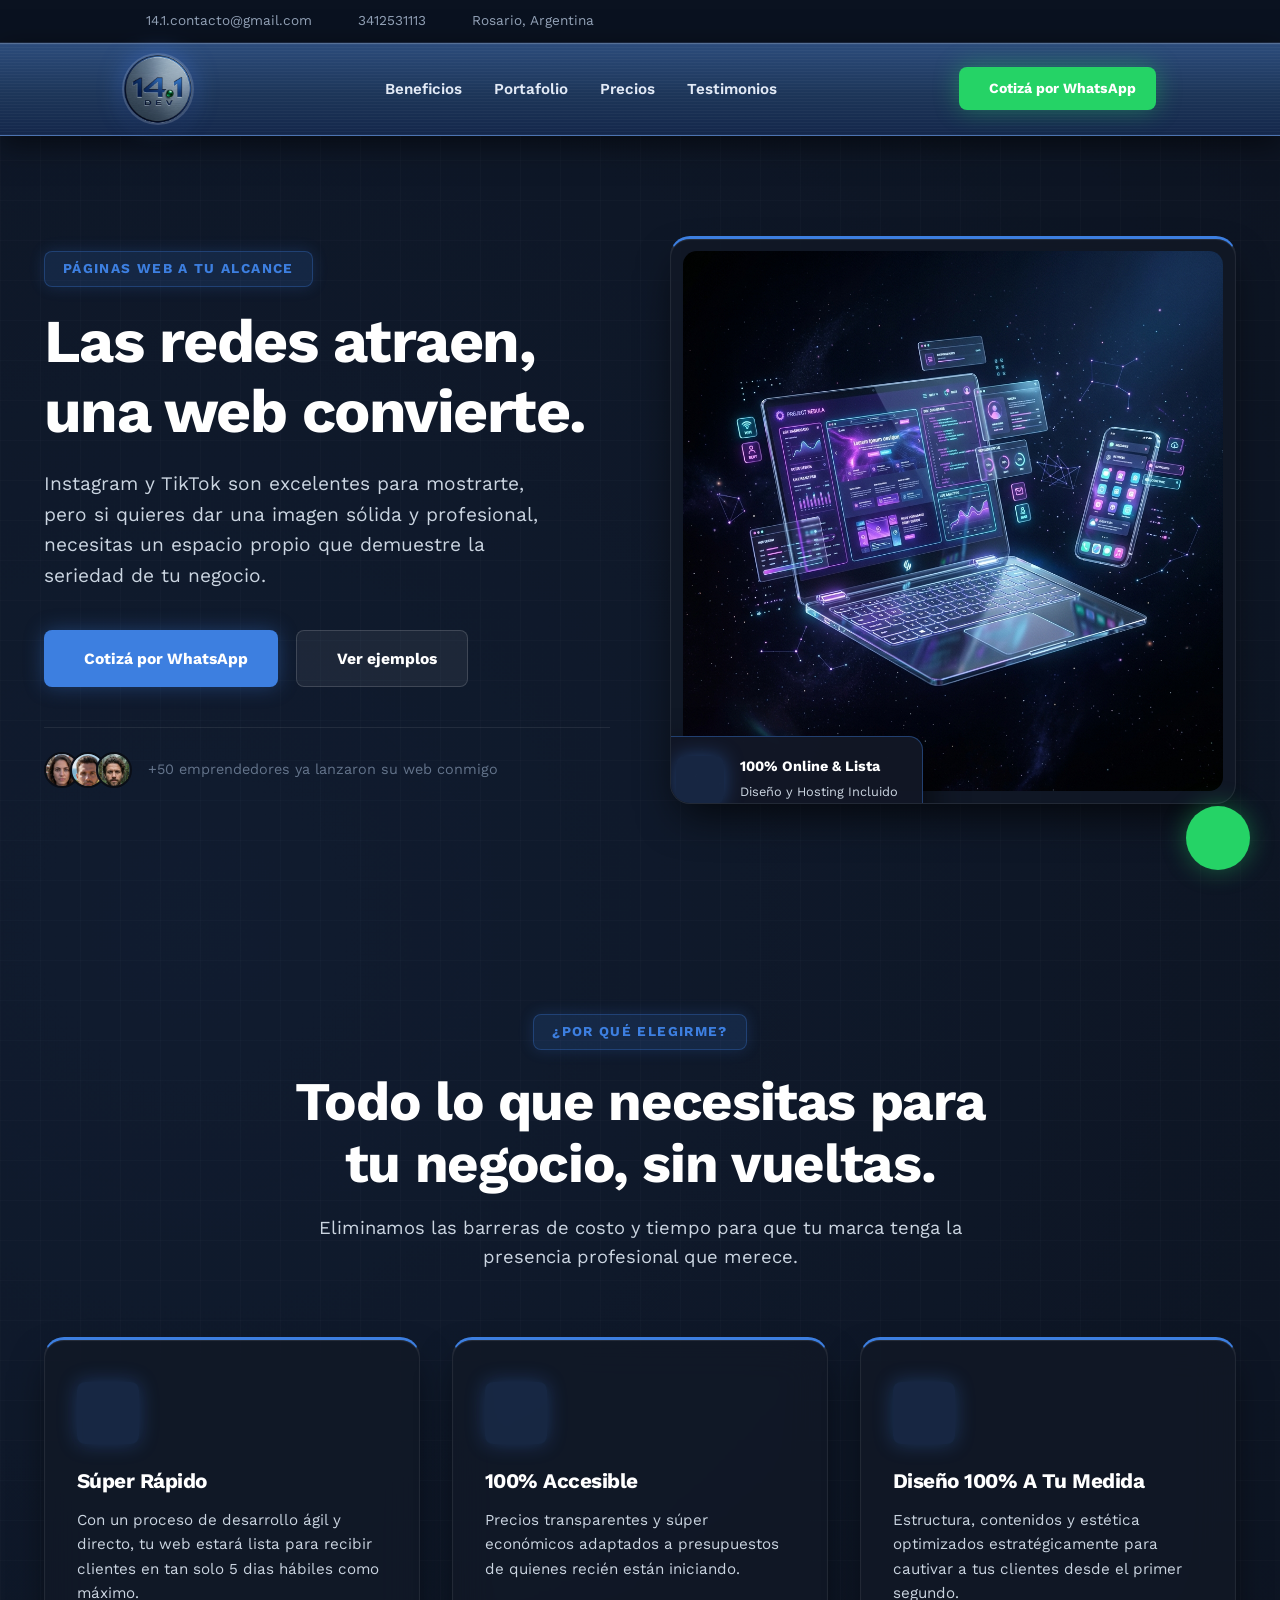
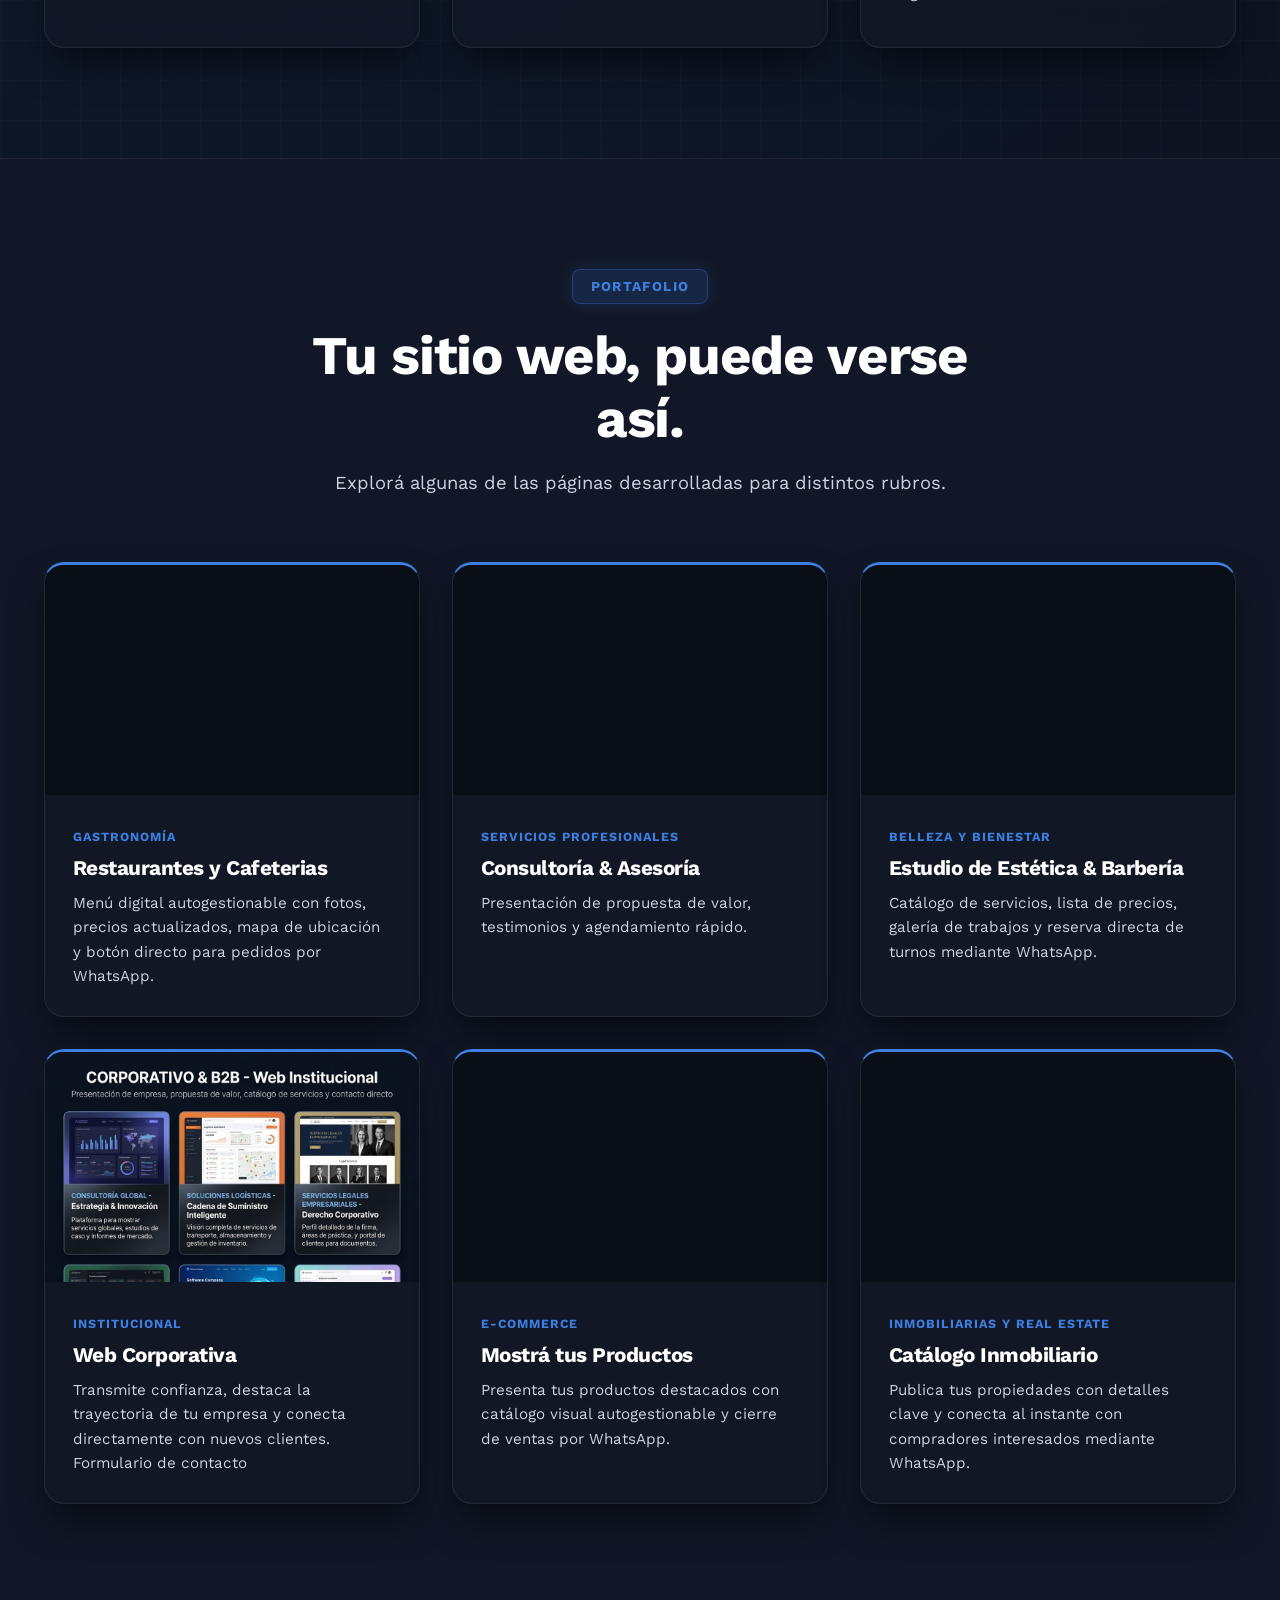
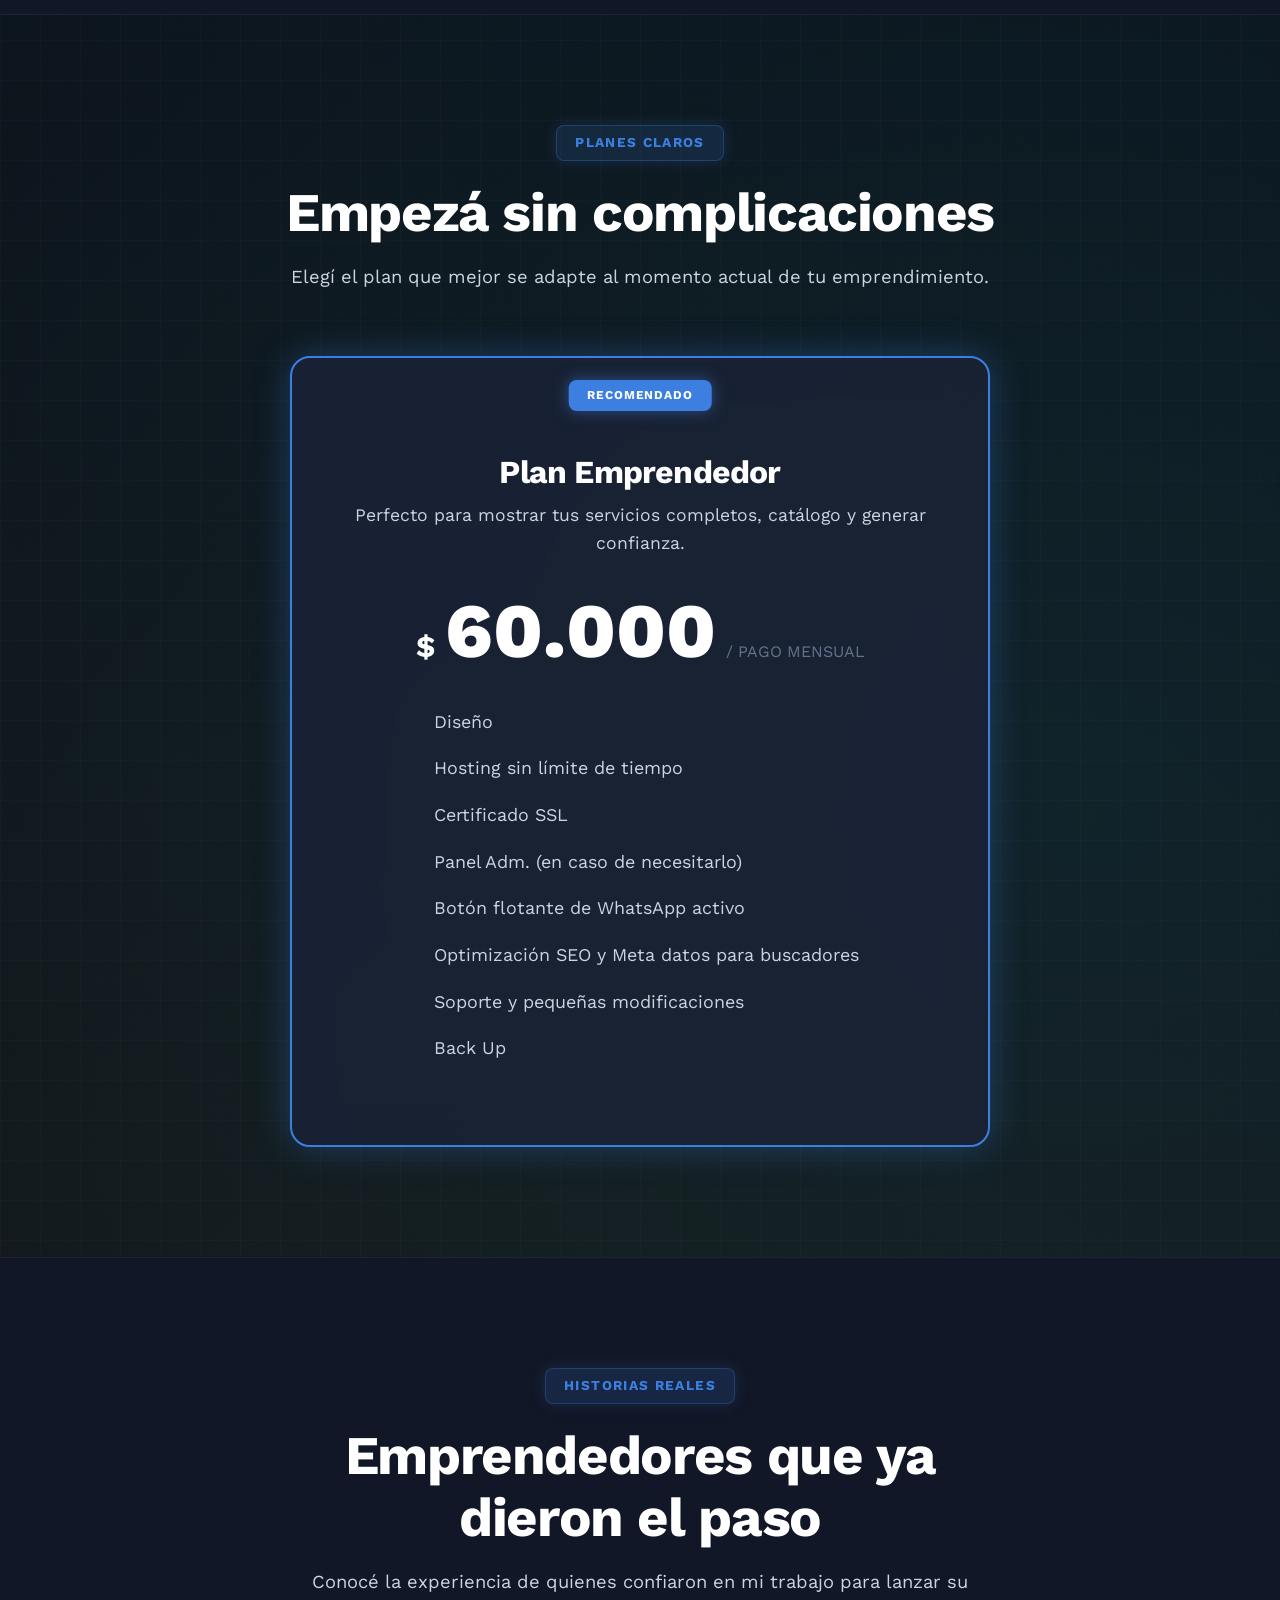
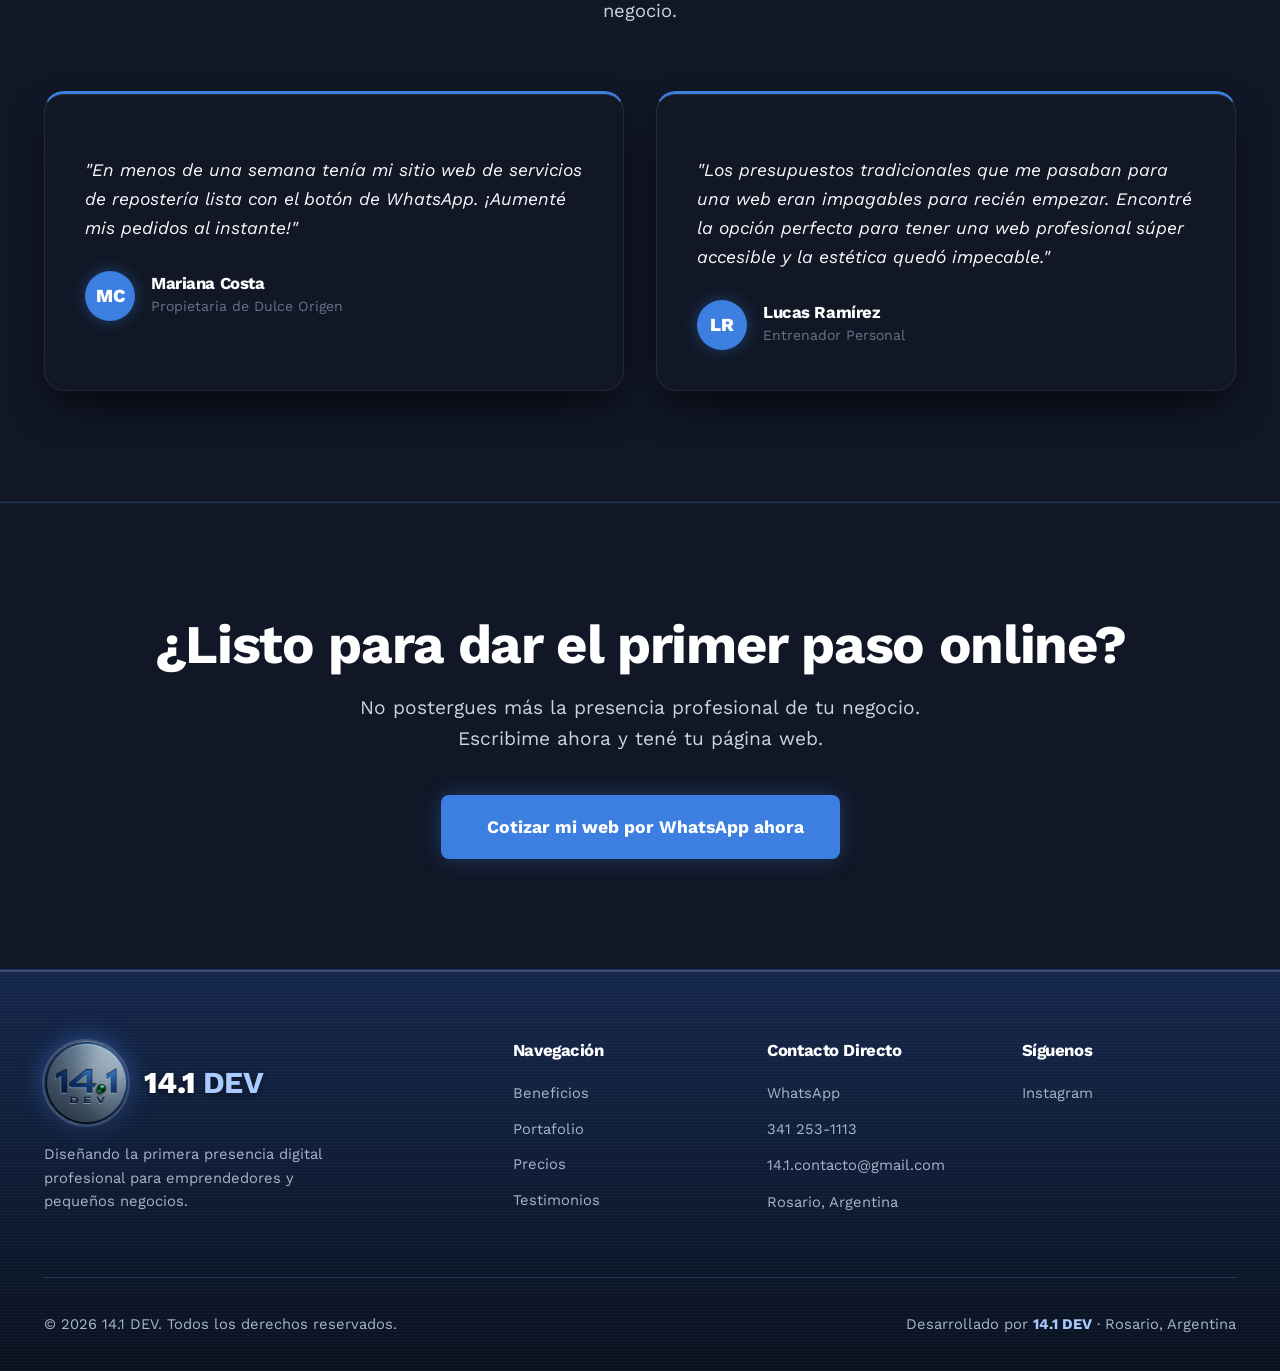
==== commit 8f09fe79: "Add files via upload PAGINA14.1 1.3" ====
--- a/index.html
+++ b/index.html
@@ -1,16 +1,46 @@
 <!DOCTYPE html>
-<html lang="es">
+<html lang="es-AR">
 <head>
   <meta charset="UTF-8">
   <meta name="viewport" content="width=device-width, initial-scale=1.0">
   <title>14.1 DEV | Páginas Web para Emprendedores a tu Alcance</title>
-  <meta name="description" content="Diseño y desarrollo de páginas web profesionales a tu medida. Pensadas para emprendedores y negocios que recién están iniciando. ¡Cotizá por WhatsApp en 1 minuto!">
+  <meta name="description" content="Diseño de páginas web profesionales para emprendedores y negocios que recién empiezan. Cotizá por WhatsApp en 1 minuto.">
   
+  <meta name="robots" content="index, follow">
+  <meta name="theme-color" content="#0A0E17">
+  <link rel="icon" type="image/jpeg" href="assets/images/14_1_logo.jpg">
+
+  <!-- Open Graph (al compartir en WhatsApp/redes) -->
+  <meta property="og:type" content="website">
+  <meta property="og:locale" content="es_AR">
+  <meta property="og:site_name" content="14.1 DEV">
+  <meta property="og:title" content="14.1 DEV | Páginas Web para Emprendedores">
+  <meta property="og:description" content="Páginas web profesionales a tu medida. Cotizá por WhatsApp en 1 minuto.">
+  <!-- Cuando tengas dominio, agregá aquí og:url, og:image y canonical (ver guía) -->
+
+  <!-- Fuentes (se cargan acá en vez de @import en el CSS, es más rápido) -->
+  <link rel="preconnect" href="https://fonts.googleapis.com">
+  <link rel="preconnect" href="https://fonts.gstatic.com" crossorigin>
+  <link rel="stylesheet" href="https://fonts.googleapis.com/css2?family=Work+Sans:wght@400;500;600;700;800&family=Plus+Jakarta+Sans:wght@400;500;600;700&display=swap">
+
+  <!-- Datos estructurados -->
+  <script type="application/ld+json">
+  {
+    "@context": "https://schema.org",
+    "@type": "ProfessionalService",
+    "name": "14.1 DEV",
+    "description": "Diseño y desarrollo de páginas web profesionales para emprendedores y negocios.",
+    "telephone": "+54 9 341 253-1113",
+    "email": "14.1.contacto@gmail.com",
+    "areaServed": "AR"
+  }
+  </script>
+
   <!-- CSS Stylesheet -->
   <link rel="stylesheet" href="styles.css">
   
   <!-- Lucide Icons -->
-  <script src="https://unpkg.com/lucide@latest"></script>
+  <script src="https://unpkg.com/lucide@latest" defer></script>
 </head>
 <body>
 
@@ -18,8 +48,8 @@
   <div class="top-header">
     <div class="container top-header-inner">
       <div class="top-info">
-        <span><i data-lucide="mail" style="width: 14px; height: 14px;"></i> <a href="mailto:hola@tuwebpro.com">14.1.contacto@gmail.com</a></span>
-        <span><i data-lucide="phone" style="width: 14px; height: 14px;"></i> <a href="https://wa.me/3412531113" target="_blank">3412531113</a></span>
+        <span><i data-lucide="mail" style="width: 14px; height: 14px;"></i> <a href="email:14.1.contacto@gmail.com">14.1.contacto@gmail.com</a></span>
+        <span><i data-lucide="phone" style="width: 14px; height: 14px;"></i> <a href="https://wa.me/5493412531113" target="_blank">3412531113</a></span>
         <span><i data-lucide="map-pin" style="width: 14px; height: 14px;"></i> Rosario, Argentina</span>
       </div>
       <div class="top-social">
@@ -48,7 +78,7 @@
         </ul>
       </nav>
 
-      <a href="https://wa.me/3412531113?text=Hola!%20Quiero%20cotizar%20mi%20pagina%20web" target="_blank" class="btn btn-whatsapp btn-sm">
+      <a href="https://wa.me/5493412531113?text=Hola!%20Quiero%20cotizar%20mi%20pagina%20web" target="_blank" class="btn btn-whatsapp btn-sm">
         <i data-lucide="message-circle"></i>
         <span>Cotizá por WhatsApp</span>
       </a>
@@ -72,7 +102,7 @@
 
             </p>
             <div class="hero-actions">
-              <a href="https://wa.me/3412531113?text=%C2%A1Hola!%20Quiero%20cotizar%20mi%20primera%20p%C3%A1gina%20web%20profesional.%20%C2%BFMe%20pueden%20dar%20m%C3%A1s%20informaci%C3%B3n%3F" target="_blank" class="btn btn-primary">
+              <a href="https://wa.me/5493412531113?text=%C2%A1Hola!%20Quiero%20cotizar%20mi%20primera%20p%C3%A1gina%20web%20profesional.%20%C2%BFMe%20pueden%20dar%20m%C3%A1s%20informaci%C3%B3n%3F" target="_blank" class="btn btn-primary">
                 <i data-lucide="message-circle"></i>
                 <span>Cotizá por WhatsApp</span>
               </a>
@@ -83,9 +113,9 @@
             </div>
             <div class="hero-trust">
               <div class="trust-avatars">
-                <div class="trust-avatar" style="background-image: url('https://images.unsplash.com/photo-1534528741775-53994a69daeb?auto=format&fit=crop&w=100&q=80');"></div>
-                <div class="trust-avatar" style="background-image: url('https://images.unsplash.com/photo-1507003211169-0a1dd7228f2d?auto=format&fit=crop&w=100&q=80');"></div>
-                <div class="trust-avatar" style="background-image: url('https://images.unsplash.com/photo-1494790108377-be9c29b29330?auto=format&fit=crop&w=100&q=80');"></div>
+                <div class="trust-avatar" style="background-image: url('assets/images/avatar_1.png');"></div>
+                <div class="trust-avatar" style="background-image: url('assets/images/avatar_2.png');"></div>
+                <div class="trust-avatar" style="background-image: url('assets/images/avatar_3.png');"></div>
               </div>
               <span>+50 emprendedores ya lanzaron su web conmigo</span>
             </div>
@@ -93,7 +123,7 @@
 
           <div class="hero-media">
             <div class="card-3d hero-mockup-wrapper">
-              <img src="assets/images/hero_web_mockup.png" alt="Mockup ilustrativo de página web profesional" class="hero-mockup-img">
+              <img src="assets/images/hero_web_mockup.png" alt="Mockup ilustrativo de página web profesional" class="hero-mockup-img" fetchpriority="high">
               <div class="hero-badge-floating">
                 <div class="hero-badge-icon">
                   <i data-lucide="check-circle-2"></i>
@@ -160,7 +190,7 @@
           <!-- Card 1 -->
           <div class="card-3d portfolio-card" data-key="coffee" style="cursor: pointer;">
             <div class="portfolio-img-wrapper">
-              <img src="assets/images/portfolio_gastronomia.jpg" alt="Página web para restaurantes y cafeterías" class="portfolio-img">
+              <img src="assets/images/portfolio_gastronomia.jpg" loading="lazy" decoding="async" alt="Página web para restaurantes y cafeterías" class="portfolio-img">
               <div class="portfolio-overlay">
                 <span class="btn btn-secondary btn-sm"><i data-lucide="maximize-2"></i> Ver ampliada</span>
               </div>
@@ -177,7 +207,7 @@
           <!-- Card 2 -->
           <div class="card-3d portfolio-card" data-key="consulting" style="cursor: pointer;">
             <div class="portfolio-img-wrapper">
-              <img src="assets/images/portfolio_consultoria.jpg" alt="Página web para consultoría y asesoría" class="portfolio-img">
+              <img src="assets/images/portfolio_consultoria.jpg" loading="lazy" decoding="async" alt="Página web para consultoría y asesoría" class="portfolio-img">
               <div class="portfolio-overlay">
                 <span class="btn btn-secondary btn-sm"><i data-lucide="maximize-2"></i> Ver ampliada</span>
               </div>
@@ -194,7 +224,7 @@
           <!-- Card 3 -->
           <div class="card-3d portfolio-card" data-key="barber" style="cursor: pointer;">
             <div class="portfolio-img-wrapper">
-              <img src="assets/images/portfolio_barberia.jpg" alt="Página web para estética y barbería" class="portfolio-img">
+              <img src="assets/images/portfolio_barberia.jpg" loading="lazy" decoding="async" alt="Página web para estética y barbería" class="portfolio-img">
               <div class="portfolio-overlay">
                 <span class="btn btn-secondary btn-sm"><i data-lucide="maximize-2"></i> Ver ampliada</span>
               </div>
@@ -211,7 +241,7 @@
           <!-- Card 4 -->
           <div class="card-3d portfolio-card" data-key="corporate" style="cursor: pointer;">
             <div class="portfolio-img-wrapper">
-              <img src="assets/images/portfolio_corporativo.jpg" alt="Página web corporativa" class="portfolio-img" style="object-position: top;">
+              <img src="assets/images/portfolio_corporativo.jpg" loading="lazy" decoding="async" alt="Página web corporativa" class="portfolio-img" style="object-position: top;">
               <div class="portfolio-overlay">
                 <span class="btn btn-secondary btn-sm"><i data-lucide="maximize-2"></i> Ver ampliada</span>
               </div>
@@ -228,7 +258,7 @@
           <!-- Card 5 -->
           <div class="card-3d portfolio-card" data-key="ecommerce" style="cursor: pointer;">
             <div class="portfolio-img-wrapper">
-              <img src="assets/images/portfolio_ecommerce.jpg" alt="Página web para tienda online" class="portfolio-img">
+              <img src="assets/images/portfolio_ecommerce.jpg" loading="lazy" decoding="async" alt="Página web para tienda online" class="portfolio-img">
               <div class="portfolio-overlay">
                 <span class="btn btn-secondary btn-sm"><i data-lucide="maximize-2"></i> Ver ampliada</span>
               </div>
@@ -245,7 +275,7 @@
           <!-- Card 6 -->
           <div class="card-3d portfolio-card" data-key="realestate" style="cursor: pointer;">
             <div class="portfolio-img-wrapper">
-              <img src="assets/images/portfolio_inmobiliaria.jpg" alt="Página web para inmobiliaria" class="portfolio-img">
+              <img src="assets/images/portfolio_inmobiliaria.jpg" loading="lazy" decoding="async" alt="Página web para inmobiliaria" class="portfolio-img">
               <div class="portfolio-overlay">
                 <span class="btn btn-secondary btn-sm"><i data-lucide="maximize-2"></i> Ver ampliada</span>
               </div>
@@ -352,7 +382,7 @@
       <div class="container">
         <h2>¿Listo para dar el primer paso online?</h2>
         <p>No postergues más la presencia profesional de tu negocio. Escribime ahora y tené tu página web.</p>
-        <a href="https://wa.me/3412531113?text=%C2%A1Hola!%20Estoy%20listo%20para%20dar%20el%20primer%20paso%20online%20con%20mi%20negocio.%20%C2%A1Quiero%20mi%20web!" target="_blank" class="btn btn-primary btn-lg" style="font-size: 1.1rem; padding: 18px 36px;">
+        <a href="https://wa.me/5493412531113?text=%C2%A1Hola!%20Estoy%20listo%20para%20dar%20el%20primer%20paso%20online%20con%20mi%20negocio.%20%C2%A1Quiero%20mi%20web!" target="_blank" class="btn btn-primary btn-lg" style="font-size: 1.1rem; padding: 18px 36px;">
           <i data-lucide="message-circle"></i>
           <span>Cotizar mi web por WhatsApp ahora</span>
         </a>
@@ -388,9 +418,9 @@
         <div class="footer-col">
           <h4>Contacto Directo</h4>
           <ul>
-            <li><a href="https://wa.me/3412531113" target="_blank"><i data-lucide="message-circle" style="vertical-align: middle; width: 16px;"></i> WhatsApp</a></li>
-            <li><a href="tel:3412531113"><i data-lucide="phone" style="vertical-align: middle; width: 16px;"></i>341 253-1113</a></li>
-            <li><a href="mailto:hola@tuwebpro.com"><i data-lucide="mail" style="vertical-align: middle; width: 16px;"></i> 14.1.contacto@gmail.com</a></li>
+            <li><a href="https://wa.me/5493412531113" target="_blank"><i data-lucide="message-circle" style="vertical-align: middle; width: 16px;"></i> WhatsApp</a></li>
+            <li><a href="tel:+5493412531113"><i data-lucide="phone" style="vertical-align: middle; width: 16px;"></i>341 253-1113</a></li>
+            <li><a href="mailto:14.1.contacto@gmail.com"><i data-lucide="mail" style="vertical-align: middle; width: 16px;"></i> 14.1.contacto@gmail.com</a></li>
             <li><span class="footer-loc"><i data-lucide="map-pin" style="vertical-align: middle; width: 16px;"></i> Rosario, Argentina</span></li>
           </ul>
         </div>
--- a/styles.css
+++ b/styles.css
@@ -3,8 +3,6 @@
    Style: Dark Space Navy (#0A0E17), 3D Perspective Tilt, 
    Terracotta Accent (#E05A47), Neon Aura Glow & 60fps Transitions
    ========================================================================== */
-
-@import url('https://fonts.googleapis.com/css2?family=Work+Sans:wght@400;500;600;700;800&family=Plus+Jakarta+Sans:wght@400;500;600;700&display=swap');
 
 :root {
   /* Dark 3D Palette */
